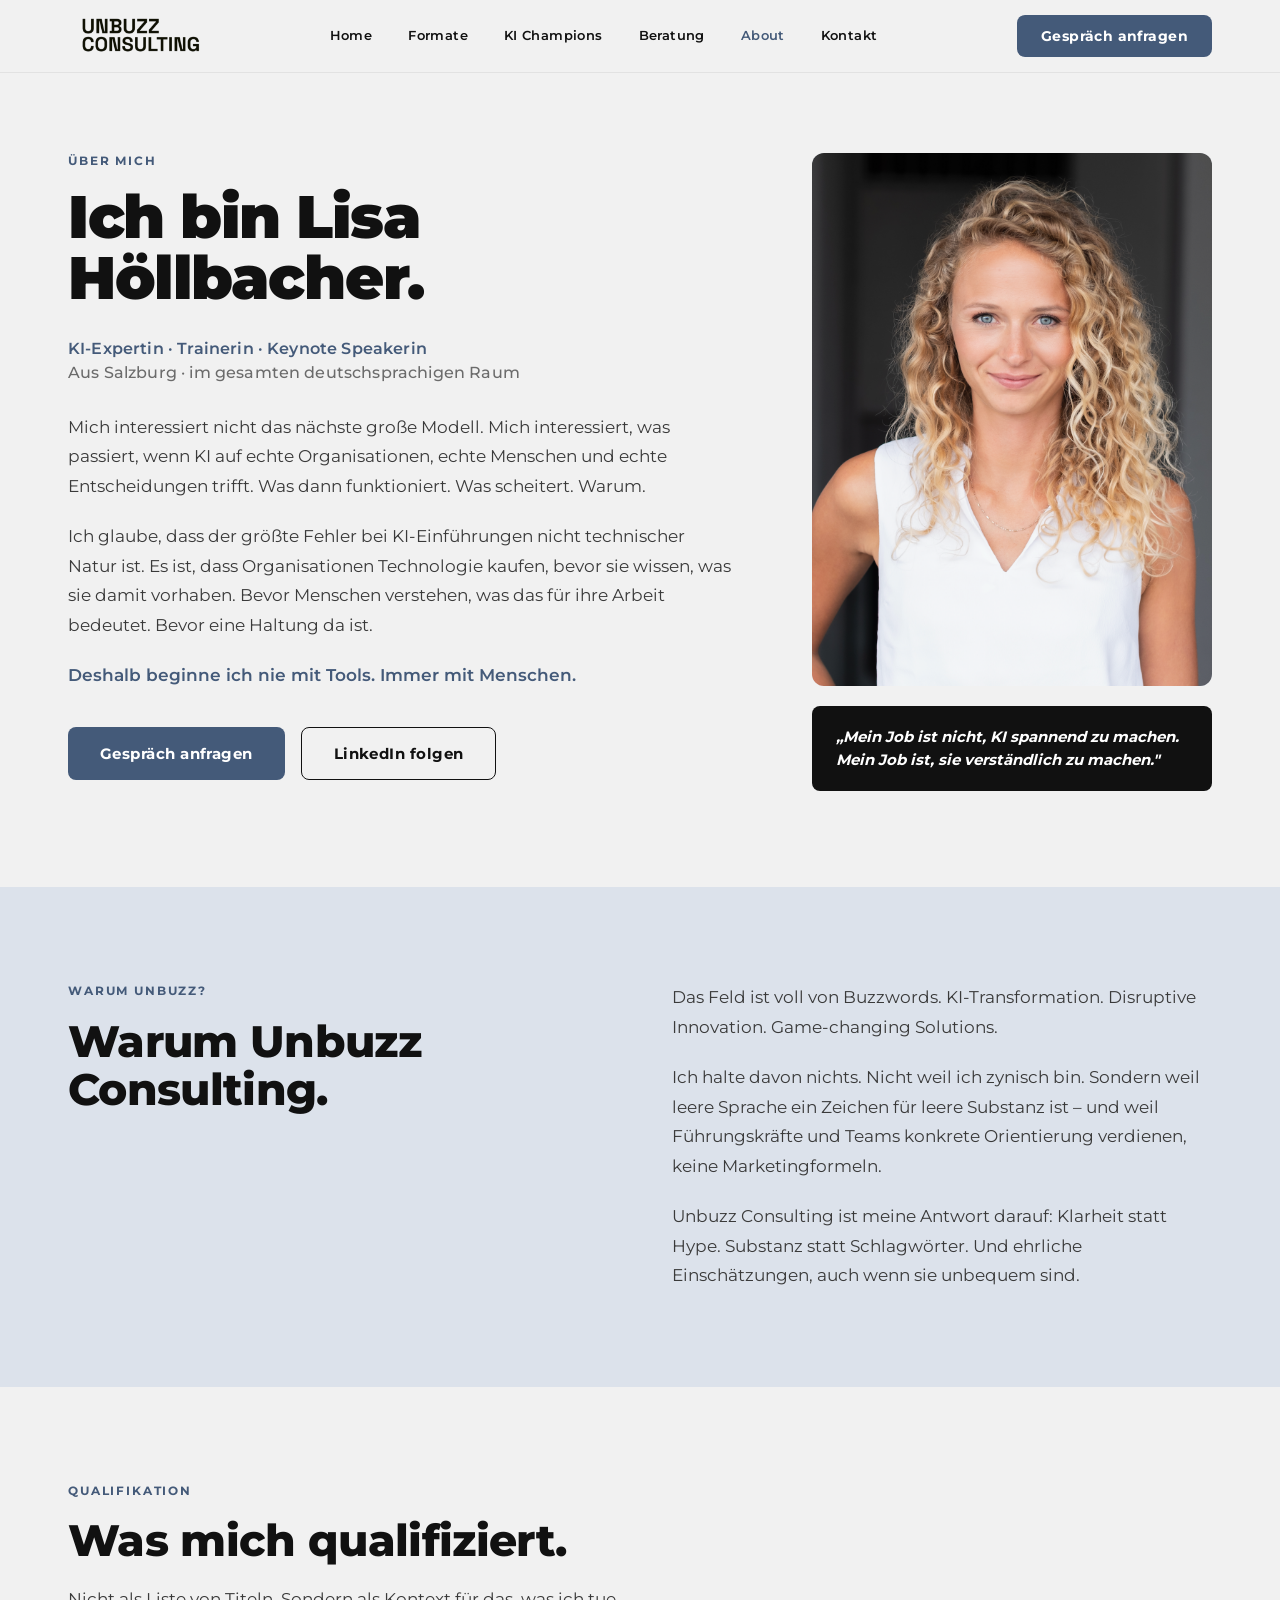
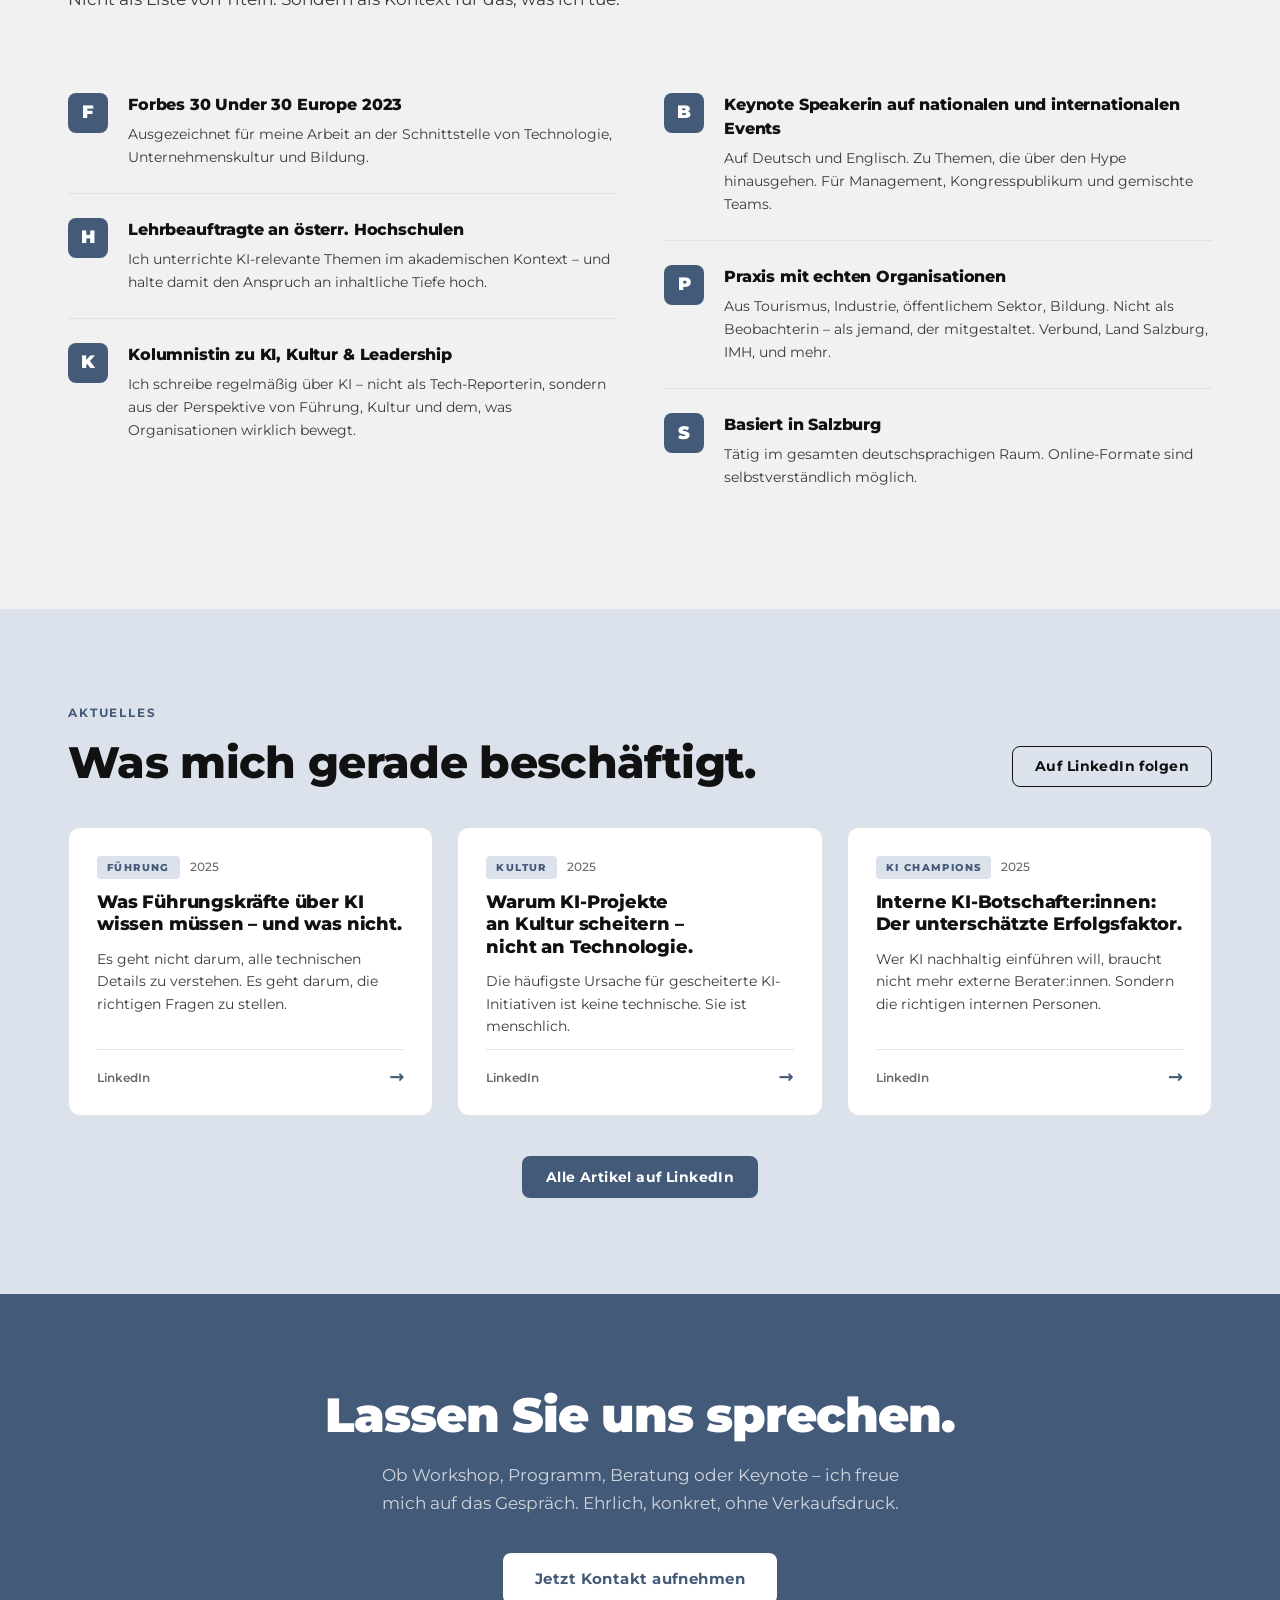
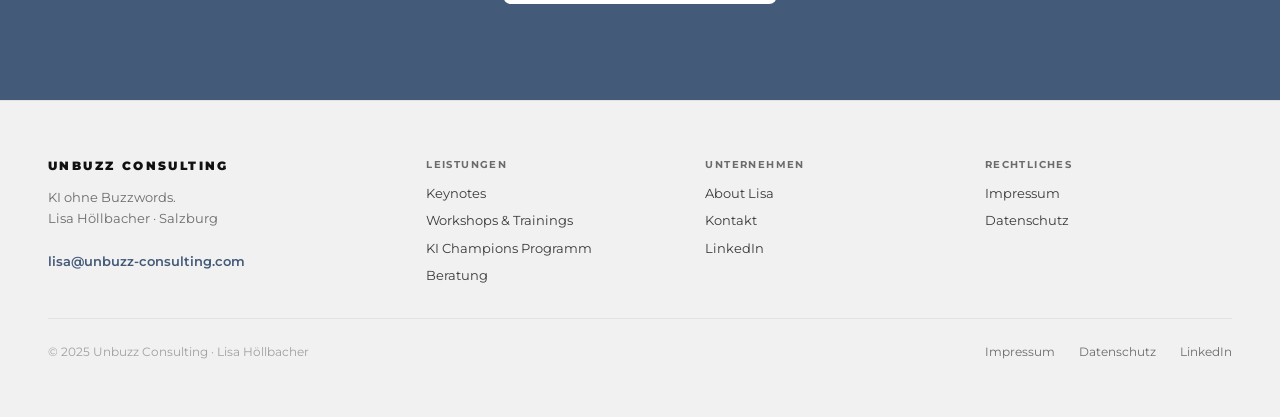
==== about.html @ 483185ea "Initial website upload" ====
<!DOCTYPE html>
<html lang="de">
<head>
  <meta charset="UTF-8">
  <meta name="viewport" content="width=device-width, initial-scale=1.0">
  <title>Lisa Höllbacher | Forbes 30U30 · KI-Expertin · Keynote Speakerin</title>
  <meta name="description" content="KI-Trainerin und Beraterin aus Salzburg. Forbes 30 Under 30 Europe 2023, Lehrbeauftragte, Kolumnistin. KI holistisch denken – Technologie und Kultur zusammen.">
  <meta property="og:title" content="Lisa Höllbacher | Forbes 30U30 · KI-Expertin · Keynote Speakerin">
  <meta property="og:description" content="KI-Trainerin und Beraterin aus Salzburg. Forbes 30 Under 30 Europe 2023, Lehrbeauftragte, Kolumnistin.">
  <meta property="og:type" content="website">
  <meta name="robots" content="index, follow">
  <link rel="stylesheet" href="./assets/css/style.css">
</head>
<body>

  <!-- HEADER -->
  <header class="site-header" role="banner">
    <div class="site-header__inner">
      <a href="./index.html" class="site-header__brand" aria-label="Unbuzz Consulting – Startseite">
        <img src="./assets/img/logo.png" alt="Unbuzz Consulting Logo" >
      </a>
      <button class="nav-toggle" aria-expanded="false" aria-controls="main-nav" aria-label="Navigation öffnen">
        <span></span><span></span><span></span>
      </button>
      <nav class="site-header__nav" id="main-nav" role="navigation" aria-label="Hauptnavigation">
        <a href="./index.html">Home</a>
        <a href="./formate.html">Formate</a>
        <a href="./ki-champions.html">KI Champions</a>
        <a href="./beratung.html">Beratung</a>
        <a href="./about.html" class="active">About</a>
        <a href="./kontakt.html">Kontakt</a>
      </nav>
      <a href="./kontakt.html" class="btn btn--primary site-header__cta">Gespräch anfragen</a>
    </div>
  </header>

  <main id="main-content">

    <!-- BLOCK 1: HERO / PERSÖNLICHES STATEMENT -->
    <section class="section" style="padding-top:80px;" aria-labelledby="about-title">
      <div style="display:grid;grid-template-columns:1fr 400px;gap:80px;align-items:start;" class="responsive-stack">
        <div>
          <span class="eyebrow">Über mich</span>
          <h1 class="hero__title" id="about-title" style="font-size:clamp(2.25rem,5vw,3.75rem);">
            Ich bin Lisa Höllbacher.
          </h1>
          <p style="font-weight:600;font-size:1rem;color:var(--unb-navy);margin-bottom:28px;letter-spacing:0.01em;">
            KI-Expertin · Trainerin · Keynote Speakerin<br>
            <span style="font-weight:500;color:var(--fg-3);">Aus Salzburg · im gesamten deutschsprachigen Raum</span>
          </p>
          <p style="font-size:1.0625rem;color:var(--fg-2);line-height:1.75;margin-bottom:20px;">
            Mich interessiert nicht das nächste große Modell. Mich interessiert, was passiert, wenn KI auf echte Organisationen, echte Menschen und echte Entscheidungen trifft. Was dann funktioniert. Was scheitert. Warum.
          </p>
          <p style="font-size:1.0625rem;color:var(--fg-2);line-height:1.75;margin-bottom:20px;">
            Ich glaube, dass der größte Fehler bei KI-Einführungen nicht technischer Natur ist. Es ist, dass Organisationen Technologie kaufen, bevor sie wissen, was sie damit vorhaben. Bevor Menschen verstehen, was das für ihre Arbeit bedeutet. Bevor eine Haltung da ist.
          </p>
          <p style="font-size:1.0625rem;color:var(--fg-2);line-height:1.75;font-weight:600;color:var(--unb-navy);">
            Deshalb beginne ich nie mit Tools. Immer mit Menschen.
          </p>
          <div style="margin-top:36px;display:flex;gap:16px;flex-wrap:wrap;">
            <a href="./kontakt.html" class="btn btn--primary btn--lg">Gespräch anfragen</a>
            <a href="https://linkedin.com/in/lisa-hoellbacher" target="_blank" rel="noopener noreferrer" class="btn btn--outline btn--lg">LinkedIn folgen</a>
          </div>
        </div>
        <div>
          <div style="border-radius:12px;overflow:hidden;aspect-ratio:3/4;background:var(--unb-mist);position:relative;">
            <img
              src="./assets/img/lisa-portrait.jpg"
              alt="Lisa Höllbacher – KI-Expertin, Trainerin und Keynote Speakerin"
              width="400"
              height="533"
              style="width:100%;height:100%;object-fit:cover;object-position:center top;"
              onerror="this.parentElement.innerHTML='<div style=\'width:100%;height:100%;display:flex;flex-direction:column;align-items:center;justify-content:flex-end;padding:24px;background:linear-gradient(160deg,#dce2eb 0%,#c8d4e3 100%)\'><span style=\'font-size:0.6875rem;font-weight:700;letter-spacing:0.14em;text-transform:uppercase;color:#445a79;background:rgba(255,255,255,0.85);padding:6px 10px;border-radius:4px;\'>Lisa Höllbacher</span></div>'"
            >
          </div>
          <!-- Claim unter Foto -->
          <div style="margin-top:20px;padding:20px 24px;background:var(--unb-ink);border-radius:8px;">
            <p style="font-weight:700;font-size:0.9375rem;color:#fff;line-height:1.5;font-style:italic;">
              „Mein Job ist nicht, KI spannend zu machen. Mein Job ist, sie verständlich zu machen."
            </p>
          </div>
        </div>
      </div>
    </section>

    <!-- BLOCK 2: WARUM UNBUZZ -->
    <section class="section--soft" aria-labelledby="unbuzz-title">
      <div class="section__inner">
        <div style="display:grid;grid-template-columns:1fr 1fr;gap:64px;align-items:start;" class="responsive-stack">
          <div>
            <span class="eyebrow">Warum Unbuzz?</span>
            <h2 class="section__title" id="unbuzz-title">Warum Unbuzz Consulting.</h2>
          </div>
          <div>
            <p style="font-size:1.0625rem;color:var(--fg-2);line-height:1.75;margin-bottom:20px;">
              Das Feld ist voll von Buzzwords. KI-Transformation. Disruptive Innovation. Game-changing Solutions.
            </p>
            <p style="font-size:1.0625rem;color:var(--fg-2);line-height:1.75;margin-bottom:20px;">
              Ich halte davon nichts. Nicht weil ich zynisch bin. Sondern weil leere Sprache ein Zeichen für leere Substanz ist – und weil Führungskräfte und Teams konkrete Orientierung verdienen, keine Marketingformeln.
            </p>
            <p style="font-size:1.0625rem;color:var(--fg-2);line-height:1.75;">
              Unbuzz Consulting ist meine Antwort darauf: Klarheit statt Hype. Substanz statt Schlagwörter. Und ehrliche Einschätzungen, auch wenn sie unbequem sind.
            </p>
          </div>
        </div>
      </div>
    </section>

    <!-- BLOCK 3: GLAUBWÜRDIGKEIT -->
    <section class="section" aria-labelledby="qualifikation-title">
      <span class="eyebrow">Qualifikation</span>
      <h2 class="section__title" id="qualifikation-title">Was mich qualifiziert.</h2>
      <p class="section__lead">Nicht als Liste von Titeln. Sondern als Kontext für das, was ich tue.</p>

      <div style="display:grid;grid-template-columns:1fr 1fr;gap:48px;" class="responsive-stack">
        <div role="list">
          <div class="credential fade-in" role="listitem">
            <div class="credential__mark" aria-hidden="true">F</div>
            <div>
              <h3 class="credential__title">Forbes 30 Under 30 Europe 2023</h3>
              <p class="credential__body">Ausgezeichnet für meine Arbeit an der Schnittstelle von Technologie, Unternehmenskultur und Bildung.</p>
            </div>
          </div>

          <div class="credential fade-in" role="listitem">
            <div class="credential__mark" aria-hidden="true">H</div>
            <div>
              <h3 class="credential__title">Lehrbeauftragte an österr. Hochschulen</h3>
              <p class="credential__body">Ich unterrichte KI-relevante Themen im akademischen Kontext – und halte damit den Anspruch an inhaltliche Tiefe hoch.</p>
            </div>
          </div>

          <div class="credential fade-in" role="listitem">
            <div class="credential__mark" aria-hidden="true">K</div>
            <div>
              <h3 class="credential__title">Kolumnistin zu KI, Kultur &amp; Leadership</h3>
              <p class="credential__body">Ich schreibe regelmäßig über KI – nicht als Tech-Reporterin, sondern aus der Perspektive von Führung, Kultur und dem, was Organisationen wirklich bewegt.</p>
            </div>
          </div>
        </div>

        <div role="list">
          <div class="credential fade-in" role="listitem">
            <div class="credential__mark" aria-hidden="true">B</div>
            <div>
              <h3 class="credential__title">Keynote Speakerin auf nationalen und internationalen Events</h3>
              <p class="credential__body">Auf Deutsch und Englisch. Zu Themen, die über den Hype hinausgehen. Für Management, Kongresspublikum und gemischte Teams.</p>
            </div>
          </div>

          <div class="credential fade-in" role="listitem">
            <div class="credential__mark" aria-hidden="true">P</div>
            <div>
              <h3 class="credential__title">Praxis mit echten Organisationen</h3>
              <p class="credential__body">Aus Tourismus, Industrie, öffentlichem Sektor, Bildung. Nicht als Beobachterin – als jemand, der mitgestaltet. Verbund, Land Salzburg, IMH, und mehr.</p>
            </div>
          </div>

          <div class="credential fade-in" role="listitem">
            <div class="credential__mark" aria-hidden="true">S</div>
            <div>
              <h3 class="credential__title">Basiert in Salzburg</h3>
              <p class="credential__body">Tätig im gesamten deutschsprachigen Raum. Online-Formate sind selbstverständlich möglich.</p>
            </div>
          </div>
        </div>
      </div>
    </section>

    <!-- BLOCK 4: NEWS / ARTIKEL -->
    <section class="section--soft" aria-labelledby="news-title">
      <div class="section__inner">
        <div style="display:flex;align-items:flex-end;justify-content:space-between;gap:24px;margin-bottom:40px;flex-wrap:wrap;">
          <div>
            <span class="eyebrow">Aktuelles</span>
            <h2 class="section__title" id="news-title" style="margin-bottom:0;">Was mich gerade beschäftigt.</h2>
          </div>
          <a href="https://linkedin.com/in/lisa-hoellbacher" target="_blank" rel="noopener noreferrer" class="btn btn--outline">Auf LinkedIn folgen</a>
        </div>

        <div class="grid-3">
          <a class="article-card fade-in" href="https://linkedin.com/in/lisa-hoellbacher" target="_blank" rel="noopener noreferrer" aria-label="LinkedIn-Artikel: KI in der Führung">
            <div class="article-card__meta">
              <span class="article-card__tag">Führung</span>
              <span class="article-card__date">2025</span>
            </div>
            <h3 class="article-card__title">Was Führungskräfte über KI wissen müssen – und was nicht.</h3>
            <p class="article-card__excerpt">Es geht nicht darum, alle technischen Details zu verstehen. Es geht darum, die richtigen Fragen zu stellen.</p>
            <div class="article-card__foot">
              <span>LinkedIn</span>
              <span class="article-card__arr">→</span>
            </div>
          </a>

          <a class="article-card fade-in" href="https://linkedin.com/in/lisa-hoellbacher" target="_blank" rel="noopener noreferrer" aria-label="LinkedIn-Artikel: KI-Kultur">
            <div class="article-card__meta">
              <span class="article-card__tag">Kultur</span>
              <span class="article-card__date">2025</span>
            </div>
            <h3 class="article-card__title">Warum KI-Projekte an Kultur scheitern – nicht an Technologie.</h3>
            <p class="article-card__excerpt">Die häufigste Ursache für gescheiterte KI-Initiativen ist keine technische. Sie ist menschlich.</p>
            <div class="article-card__foot">
              <span>LinkedIn</span>
              <span class="article-card__arr">→</span>
            </div>
          </a>

          <a class="article-card fade-in" href="https://linkedin.com/in/lisa-hoellbacher" target="_blank" rel="noopener noreferrer" aria-label="LinkedIn-Artikel: KI Champions">
            <div class="article-card__meta">
              <span class="article-card__tag">KI Champions</span>
              <span class="article-card__date">2025</span>
            </div>
            <h3 class="article-card__title">Interne KI-Botschafter:innen: Der unterschätzte Erfolgsfaktor.</h3>
            <p class="article-card__excerpt">Wer KI nachhaltig einführen will, braucht nicht mehr externe Berater:innen. Sondern die richtigen internen Personen.</p>
            <div class="article-card__foot">
              <span>LinkedIn</span>
              <span class="article-card__arr">→</span>
            </div>
          </a>
        </div>

        <div style="text-align:center;margin-top:40px;">
          <a href="https://linkedin.com/in/lisa-hoellbacher" target="_blank" rel="noopener noreferrer" class="btn btn--primary">Alle Artikel auf LinkedIn</a>
        </div>
      </div>
    </section>

    <!-- CTA -->
    <section class="cta-banner" aria-labelledby="about-cta-title">
      <div class="cta-banner__inner">
        <h2 class="cta-banner__title" id="about-cta-title">Lassen Sie uns sprechen.</h2>
        <p class="cta-banner__text">Ob Workshop, Programm, Beratung oder Keynote – ich freue mich auf das Gespräch. Ehrlich, konkret, ohne Verkaufsdruck.</p>
        <div class="cta-banner__ctas">
          <a href="./kontakt.html" class="btn btn--white btn--lg">Jetzt Kontakt aufnehmen</a>
        </div>
      </div>
    </section>

  </main>

  <!-- FOOTER -->
  <footer class="site-footer" role="contentinfo">
    <div class="site-footer__inner">
      <div>
        <div class="site-footer__brand">Unbuzz Consulting</div>
        <p class="site-footer__tagline">KI ohne Buzzwords.<br>Lisa Höllbacher · Salzburg</p>
        <a href="mailto:lisa@unbuzz-consulting.com" style="font-size:0.8125rem;color:var(--unb-navy);font-weight:600;">lisa@unbuzz-consulting.com</a>
      </div>
      <div>
        <div class="site-footer__col-title">Leistungen</div>
        <nav class="site-footer__col" aria-label="Leistungen">
          <a href="./formate.html">Keynotes</a>
          <a href="./formate.html">Workshops &amp; Trainings</a>
          <a href="./ki-champions.html">KI Champions Programm</a>
          <a href="./beratung.html">Beratung</a>
        </nav>
      </div>
      <div>
        <div class="site-footer__col-title">Unternehmen</div>
        <nav class="site-footer__col" aria-label="Unternehmen">
          <a href="./about.html">About Lisa</a>
          <a href="./kontakt.html">Kontakt</a>
          <a href="https://linkedin.com/in/lisa-hoellbacher" target="_blank" rel="noopener noreferrer">LinkedIn</a>
        </nav>
      </div>
      <div>
        <div class="site-footer__col-title">Rechtliches</div>
        <nav class="site-footer__col" aria-label="Rechtliches">
          <a href="./impressum.html">Impressum</a>
          <a href="./datenschutz.html">Datenschutz</a>
        </nav>
      </div>
    </div>
    <div class="site-footer__bottom">
      <span class="site-footer__legal">&copy; 2025 Unbuzz Consulting · Lisa Höllbacher</span>
      <div class="site-footer__links">
        <a href="./impressum.html">Impressum</a>
        <a href="./datenschutz.html">Datenschutz</a>
        <a href="https://linkedin.com/in/lisa-hoellbacher" target="_blank" rel="noopener noreferrer">LinkedIn</a>
      </div>
    </div>
  </footer>

  <script>
    const toggle = document.querySelector('.nav-toggle');
    const nav = document.querySelector('.site-header__nav');
    const cta = document.querySelector('.site-header__cta');
    if (toggle && nav) {
      toggle.addEventListener('click', () => {
        const open = nav.classList.toggle('open');
        toggle.setAttribute('aria-expanded', open);
        if (cta) cta.classList.toggle('open', open);
      });
    }
    const observer = new IntersectionObserver((entries) => {
      entries.forEach(e => { if (e.isIntersecting) { e.target.classList.add('visible'); observer.unobserve(e.target); } });
    }, { threshold: 0.08, rootMargin: '0px 0px -40px 0px' });
    document.querySelectorAll('.fade-in').forEach(el => observer.observe(el));
  </script>

</body>
</html>
---- assets/css/style.css ----
/* =====================================================
   Unbuzz Consulting — Main Stylesheet
   Brand: Montserrat · Navy #445a79 · Steel #8fa4c1 · Mist #dce2eb
   ===================================================== */

/* ---------- Fonts ---------- */
@font-face {
  font-family: "Montserrat";
  font-style: normal;
  font-weight: 400;
  font-display: swap;
  src: url("../fonts/Montserrat-Regular.woff2") format("woff2");
}
@font-face {
  font-family: "Montserrat";
  font-style: normal;
  font-weight: 500;
  font-display: swap;
  src: url("../fonts/Montserrat-Medium.woff2") format("woff2");
}
@font-face {
  font-family: "Montserrat";
  font-style: normal;
  font-weight: 600;
  font-display: swap;
  src: url("../fonts/Montserrat-SemiBold.woff2") format("woff2");
}
@font-face {
  font-family: "Montserrat";
  font-style: normal;
  font-weight: 700;
  font-display: swap;
  src: url("../fonts/Montserrat-Bold.woff2") format("woff2");
}
@font-face {
  font-family: "Montserrat";
  font-style: normal;
  font-weight: 800;
  font-display: swap;
  src: url("../fonts/Montserrat-ExtraBold.woff2") format("woff2");
}
@font-face {
  font-family: "Montserrat";
  font-style: normal;
  font-weight: 900;
  font-display: swap;
  src: url("../fonts/Montserrat-Black.woff2") format("woff2");
}

/* ---------- Design Tokens ---------- */
:root {
  --unb-bg:     #f1f1f1;
  --unb-white:  #ffffff;
  --unb-ink:    #111111;
  --unb-navy:   #445a79;
  --unb-steel:  #8fa4c1;
  --unb-mist:   #dce2eb;

  --fg-1: #111111;
  --fg-2: #3a3a3a;
  --fg-3: #6b6b6b;
  --fg-4: #a0a0a0;

  --border-1: #e2e2e2;
  --border-2: #cfcfcf;

  --font-sans: "Montserrat", ui-sans-serif, system-ui, -apple-system, sans-serif;

  --shadow-xs: 0 1px 2px rgba(17,17,17,0.04);
  --shadow-sm: 0 2px 6px rgba(17,17,17,0.06);
  --shadow-md: 0 8px 24px rgba(17,17,17,0.08);
  --shadow-lg: 0 24px 48px rgba(17,17,17,0.10);

  --r-sm: 4px;
  --r-md: 8px;
  --r-lg: 12px;

  --ease-std: cubic-bezier(0.22, 1, 0.36, 1);
  --dur-fast: 140ms;
  --dur-base: 220ms;

  --max-w: 1240px;
}

/* ---------- Reset ---------- */
*, *::before, *::after { box-sizing: border-box; margin: 0; padding: 0; }
html { font-size: 16px; scroll-behavior: smooth; }
body {
  font-family: var(--font-sans);
  background: var(--unb-bg);
  color: var(--fg-1);
  -webkit-font-smoothing: antialiased;
  -moz-osx-font-smoothing: grayscale;
  line-height: 1.5;
}
img { display: block; max-width: 100%; }
a { color: inherit; text-decoration: none; }
ul, ol { list-style: none; }

/* ---------- Eyebrow ---------- */
.eyebrow {
  display: block;
  font-weight: 700;
  font-size: 0.72rem;
  letter-spacing: 0.16em;
  text-transform: uppercase;
  color: var(--unb-navy);
  margin-bottom: 1rem;
}
.eyebrow--light { color: var(--unb-mist); }

/* ---------- Buttons ---------- */
.btn {
  display: inline-flex;
  align-items: center;
  gap: 8px;
  font-family: var(--font-sans);
  font-weight: 700;
  font-size: 0.875rem;
  letter-spacing: 0.03em;
  padding: 14px 24px;
  border-radius: var(--r-md);
  border: none;
  cursor: pointer;
  line-height: 1;
  text-decoration: none;
  transition:
    background var(--dur-fast) var(--ease-std),
    color var(--dur-fast) var(--ease-std),
    transform var(--dur-fast) var(--ease-std),
    box-shadow var(--dur-fast) var(--ease-std);
}
.btn:active { transform: scale(0.98); }
.btn--primary {
  background: var(--unb-navy);
  color: #fff;
}
.btn--primary:hover { background: #37486a; }
.btn--outline {
  background: transparent;
  color: var(--fg-1);
  border: 1.5px solid var(--fg-1);
  padding: 12.5px 22px;
}
.btn--outline:hover {
  background: var(--unb-mist);
  border-color: var(--unb-navy);
  color: var(--unb-navy);
}
.btn--ghost {
  background: transparent;
  color: var(--unb-navy);
  padding: 14px 6px;
  font-weight: 700;
}
.btn--ghost:hover { color: var(--fg-1); }
.btn--lg { padding: 18px 32px; font-size: 0.9375rem; }
.btn--white {
  background: #fff;
  color: var(--unb-navy);
}
.btn--white:hover { background: var(--unb-mist); }

/* ---------- Header / Nav ---------- */
.site-header {
  position: sticky;
  top: 0;
  z-index: 100;
  background: rgba(241, 241, 241, 0.95);
  border-bottom: 1px solid var(--border-1);
  backdrop-filter: blur(8px);
  -webkit-backdrop-filter: blur(8px);
}
.site-header__inner {
  max-width: var(--max-w);
  margin: 0 auto;
  padding: 0 48px;
  display: flex;
  align-items: center;
  justify-content: space-between;
  height: 72px;
}
.site-header__brand {
  display: flex;
  align-items: center;
  gap: 12px;
  text-decoration: none;
}
.site-header__brand img { height: 80px; width: auto; mix-blend-mode: multiply; }
.site-header__brand-name {
  font-weight: 900;
  font-size: 1rem;
  letter-spacing: 0.06em;
  color: var(--fg-1);
  text-transform: uppercase;
}
.site-header__nav {
  display: flex;
  align-items: center;
  gap: 36px;
}
.site-header__nav a {
  font-weight: 600;
  font-size: 0.8125rem;
  letter-spacing: 0.03em;
  color: var(--fg-1);
  transition: color var(--dur-fast) var(--ease-std);
}
.site-header__nav a:hover,
.site-header__nav a.active { color: var(--unb-navy); }
.site-header__cta { margin-left: 20px; }

/* Mobile nav toggle */
.nav-toggle {
  display: none;
  flex-direction: column;
  gap: 5px;
  background: none;
  border: none;
  cursor: pointer;
  padding: 8px;
}
.nav-toggle span {
  display: block;
  width: 24px;
  height: 2px;
  background: var(--fg-1);
  border-radius: 2px;
  transition: transform var(--dur-base) var(--ease-std), opacity var(--dur-fast) var(--ease-std);
}

/* ---------- Hero ---------- */
.hero {
  max-width: var(--max-w);
  margin: 0 auto;
  padding: 100px 48px 96px;
}
.hero--split {
  display: grid;
  grid-template-columns: 1fr 380px;
  gap: 64px;
  align-items: center;
}
.hero__title {
  font-weight: 900;
  font-size: clamp(2.5rem, 6vw, 5rem);
  line-height: 1.02;
  letter-spacing: -0.025em;
  color: var(--fg-1);
  text-wrap: balance;
  margin-bottom: 28px;
}
.hero__title .accent { color: var(--unb-navy); }
.hero__sub {
  font-size: 1.125rem;
  color: var(--fg-2);
  font-weight: 400;
  max-width: 580px;
  line-height: 1.6;
  margin-bottom: 40px;
}
.hero__ctas {
  display: flex;
  gap: 16px;
  flex-wrap: wrap;
  align-items: center;
}
.hero__portrait {
  border-radius: var(--r-lg);
  overflow: hidden;
  aspect-ratio: 3/4;
  background: var(--unb-mist);
  position: relative;
}
.hero__portrait img {
  width: 100%;
  height: 100%;
  object-fit: cover;
  object-position: center top;
}
.hero__portrait-placeholder {
  width: 100%;
  height: 100%;
  display: flex;
  flex-direction: column;
  align-items: center;
  justify-content: flex-end;
  padding: 24px;
  background: linear-gradient(160deg, var(--unb-mist) 0%, #c8d4e3 100%);
}
.hero__portrait-placeholder span {
  font-size: 0.6875rem;
  font-weight: 700;
  letter-spacing: 0.14em;
  text-transform: uppercase;
  color: var(--unb-navy);
  background: rgba(255,255,255,0.85);
  padding: 6px 10px;
  border-radius: var(--r-sm);
}

/* ---------- Section base ---------- */
.section {
  max-width: var(--max-w);
  margin: 0 auto;
  padding: 96px 48px;
}
.section--soft {
  background: var(--unb-mist);
  max-width: none;
  padding: 96px 0;
}
.section--soft .section__inner {
  max-width: var(--max-w);
  margin: 0 auto;
  padding: 0 48px;
}
.section--dark {
  background: var(--unb-navy);
  max-width: none;
  padding: 96px 0;
  color: #fff;
}
.section--dark .section__inner {
  max-width: var(--max-w);
  margin: 0 auto;
  padding: 0 48px;
}
.section--ink {
  background: var(--unb-ink);
  max-width: none;
  padding: 96px 0;
  color: #fff;
}
.section--ink .section__inner {
  max-width: var(--max-w);
  margin: 0 auto;
  padding: 0 48px;
}
.section__title {
  font-weight: 800;
  font-size: clamp(1.75rem, 3.5vw, 2.75rem);
  letter-spacing: -0.015em;
  line-height: 1.1;
  color: var(--fg-1);
  margin-bottom: 20px;
  text-wrap: balance;
}
.section__title--light { color: #fff; }
.section__lead {
  font-size: 1.0625rem;
  color: var(--fg-2);
  max-width: 680px;
  line-height: 1.65;
  margin-bottom: 56px;
}
.section__lead--light { color: rgba(255,255,255,0.8); }

/* ---------- Cards ---------- */
.card {
  background: var(--unb-white);
  border-radius: var(--r-lg);
  padding: 32px;
  box-shadow: var(--shadow-sm);
  transition: box-shadow var(--dur-base) var(--ease-std), transform var(--dur-base) var(--ease-std);
}
.card:hover { box-shadow: var(--shadow-md); }
.card--mist { background: var(--unb-mist); box-shadow: none; }
.card--mist:hover { box-shadow: none; }
.card--border {
  background: var(--unb-white);
  border: 1px solid var(--border-1);
  box-shadow: none;
}
.card--border:hover { border-color: var(--unb-navy); }

.card__icon {
  width: 48px;
  height: 48px;
  background: var(--unb-mist);
  border-radius: var(--r-md);
  display: flex;
  align-items: center;
  justify-content: center;
  margin-bottom: 20px;
  color: var(--unb-navy);
}
.card__icon svg { width: 22px; height: 22px; stroke: currentColor; fill: none; stroke-width: 1.5; stroke-linecap: round; stroke-linejoin: round; }
.card__num {
  font-weight: 900;
  font-size: 3rem;
  line-height: 1;
  color: var(--unb-navy);
  margin-bottom: 12px;
  letter-spacing: -0.03em;
}
.card__title {
  font-weight: 800;
  font-size: 1.25rem;
  color: var(--fg-1);
  margin-bottom: 12px;
  letter-spacing: -0.01em;
  line-height: 1.2;
}
.card__body {
  font-size: 0.9375rem;
  color: var(--fg-2);
  line-height: 1.65;
}
.card__link {
  display: inline-flex;
  align-items: center;
  gap: 6px;
  margin-top: 20px;
  font-weight: 700;
  font-size: 0.8125rem;
  letter-spacing: 0.03em;
  color: var(--unb-navy);
  text-decoration: none;
  transition: gap var(--dur-fast) var(--ease-std), color var(--dur-fast) var(--ease-std);
}
.card__link:hover { gap: 10px; color: var(--fg-1); }
.card__label {
  display: inline-block;
  font-weight: 700;
  font-size: 0.6875rem;
  letter-spacing: 0.14em;
  text-transform: uppercase;
  color: var(--unb-navy);
  background: var(--unb-mist);
  padding: 4px 10px;
  border-radius: var(--r-sm);
  margin-bottom: 16px;
}

/* ---------- Grid layouts ---------- */
.grid-2 {
  display: grid;
  grid-template-columns: repeat(2, 1fr);
  gap: 24px;
}
.grid-3 {
  display: grid;
  grid-template-columns: repeat(3, 1fr);
  gap: 24px;
}
.grid-4 {
  display: grid;
  grid-template-columns: repeat(4, 1fr);
  gap: 20px;
}
.grid-2-3 {
  display: grid;
  grid-template-columns: 2fr 3fr;
  gap: 64px;
  align-items: start;
}

/* ---------- Pull quote ---------- */
.pull-quote {
  border-left: 3px solid var(--unb-navy);
  padding: 8px 0 8px 32px;
  margin: 0;
}
.pull-quote__text {
  font-weight: 700;
  font-size: clamp(1.25rem, 2.5vw, 1.75rem);
  line-height: 1.3;
  color: var(--fg-1);
  letter-spacing: -0.01em;
  text-wrap: balance;
}
.pull-quote__author {
  margin-top: 16px;
  font-size: 0.875rem;
  font-weight: 600;
  color: var(--unb-navy);
  letter-spacing: 0.04em;
}
.pull-quote--light .pull-quote__text { color: #fff; }
.pull-quote--light .pull-quote__author { color: var(--unb-mist); }
.pull-quote--light { border-color: var(--unb-steel); }

/* ---------- Clients logo strip ---------- */
.clients {
  border-top: 1px solid var(--border-1);
  border-bottom: 1px solid var(--border-1);
  padding: 64px 48px;
  overflow: hidden;
}
.clients__label {
  max-width: var(--max-w);
  margin: 0 auto 32px;
}
.clients__track-wrap {
  max-width: var(--max-w);
  margin: 0 auto;
  mask-image: linear-gradient(to right, transparent 0, #000 80px, #000 calc(100% - 80px), transparent 100%);
  -webkit-mask-image: linear-gradient(to right, transparent 0, #000 80px, #000 calc(100% - 80px), transparent 100%);
  overflow: hidden;
}
.clients__track {
  display: flex;
  gap: 48px;
  animation: slide-clients 38s linear infinite;
  width: max-content;
}
.clients__track:hover { animation-play-state: paused; }
.clients__logo {
  flex: 0 0 auto;
  height: 56px;
  min-width: 140px;
  display: flex;
  align-items: center;
  justify-content: center;
  padding: 0 20px;
  font-weight: 700;
  font-size: 0.8125rem;
  letter-spacing: 0.1em;
  color: #9aa3ad;
  background: var(--unb-white);
  border: 1px solid var(--border-1);
  border-radius: var(--r-sm);
  text-transform: uppercase;
  white-space: nowrap;
}
.clients__logo--img {
  padding: 10px 20px;
  min-width: 160px;
}
.clients__logo--img img {
  height: 32px;
  width: auto;
  max-width: 140px;
  object-fit: contain;
  filter: grayscale(100%) opacity(0.55);
  transition: filter var(--dur-base) var(--ease-std);
}
.clients__track:hover .clients__logo--img img {
  filter: grayscale(100%) opacity(0.8);
}
@keyframes slide-clients {
  from { transform: translateX(0); }
  to { transform: translateX(-50%); }
}

/* ---------- CTA Banner ---------- */
.cta-banner {
  background: var(--unb-navy);
  padding: 96px 48px;
  text-align: center;
}
.cta-banner__inner {
  max-width: 760px;
  margin: 0 auto;
}
.cta-banner__title {
  font-weight: 900;
  font-size: clamp(2rem, 4vw, 3rem);
  line-height: 1.05;
  letter-spacing: -0.02em;
  color: #fff;
  margin-bottom: 20px;
  text-wrap: balance;
}
.cta-banner__text {
  font-size: 1.0625rem;
  color: rgba(255,255,255,0.75);
  line-height: 1.65;
  margin-bottom: 36px;
  max-width: 560px;
  margin-left: auto;
  margin-right: auto;
}
.cta-banner__ctas { display: flex; gap: 16px; justify-content: center; flex-wrap: wrap; }

/* ---------- Process steps ---------- */
.steps {
  display: flex;
  flex-direction: column;
  gap: 0;
}
.step {
  display: grid;
  grid-template-columns: 56px 1fr;
  gap: 24px;
  padding: 28px 0;
  border-bottom: 1px solid var(--border-1);
}
.step:last-child { border-bottom: none; }
.step__num {
  font-weight: 900;
  font-size: 2rem;
  color: var(--unb-navy);
  line-height: 1;
  letter-spacing: -0.02em;
}
.step__title {
  font-weight: 800;
  font-size: 1.0625rem;
  color: var(--fg-1);
  margin-bottom: 6px;
  letter-spacing: -0.01em;
}
.step__body {
  font-size: 0.9375rem;
  color: var(--fg-2);
  line-height: 1.65;
}

/* ---------- Differentiator list ---------- */
.diff-list {
  display: flex;
  flex-direction: column;
  gap: 32px;
}
.diff-item {
  display: grid;
  grid-template-columns: 3px 1fr;
  gap: 24px;
}
.diff-item__bar {
  background: var(--unb-navy);
  border-radius: 2px;
}
.diff-item__title {
  font-weight: 800;
  font-size: 1rem;
  color: var(--fg-1);
  margin-bottom: 8px;
  letter-spacing: -0.01em;
}
.diff-item__body {
  font-size: 0.9375rem;
  color: var(--fg-2);
  line-height: 1.65;
}

/* ---------- Format block ---------- */
.format-block {
  background: var(--unb-white);
  border-radius: var(--r-lg);
  padding: 48px;
  box-shadow: var(--shadow-sm);
  margin-bottom: 24px;
}
.format-block__header {
  display: flex;
  align-items: flex-start;
  justify-content: space-between;
  gap: 24px;
  margin-bottom: 24px;
}
.format-block__meta {
  font-weight: 700;
  font-size: 0.6875rem;
  letter-spacing: 0.14em;
  text-transform: uppercase;
  color: var(--unb-steel);
  margin-bottom: 10px;
}
.format-block__title {
  font-weight: 800;
  font-size: 1.5rem;
  color: var(--fg-1);
  letter-spacing: -0.01em;
  line-height: 1.15;
  margin-bottom: 8px;
  text-wrap: balance;
}
.format-block__for {
  font-size: 0.875rem;
  color: var(--unb-navy);
  font-weight: 600;
}
.format-block__body {
  font-size: 0.9375rem;
  color: var(--fg-2);
  line-height: 1.7;
  margin-bottom: 24px;
}
.format-block__list {
  display: flex;
  flex-direction: column;
  gap: 8px;
  margin-bottom: 28px;
}
.format-block__list li {
  display: flex;
  gap: 10px;
  font-size: 0.9375rem;
  color: var(--fg-2);
  line-height: 1.5;
}
.format-block__list li::before {
  content: "→";
  color: var(--unb-navy);
  font-weight: 700;
  flex-shrink: 0;
  margin-top: 1px;
}
.format-block__result {
  background: var(--unb-mist);
  border-radius: var(--r-md);
  padding: 16px 20px;
  font-size: 0.875rem;
  color: var(--unb-navy);
  font-weight: 600;
  margin-bottom: 24px;
}
.format-block__result strong {
  font-weight: 800;
  display: block;
  margin-bottom: 4px;
  letter-spacing: 0.04em;
  text-transform: uppercase;
  font-size: 0.6875rem;
}

/* ---------- Module (KI Champions) ---------- */
.module {
  display: grid;
  grid-template-columns: 60px 1fr;
  gap: 24px;
  padding: 32px 0;
  border-bottom: 1px solid var(--border-1);
}
.module:last-child { border-bottom: none; }
.module__num {
  font-weight: 900;
  font-size: 2.5rem;
  color: var(--unb-navy);
  line-height: 1;
  letter-spacing: -0.03em;
}
.module__label {
  font-weight: 700;
  font-size: 0.6875rem;
  letter-spacing: 0.14em;
  text-transform: uppercase;
  color: var(--unb-steel);
  margin-bottom: 6px;
}
.module__title {
  font-weight: 800;
  font-size: 1.125rem;
  color: var(--fg-1);
  margin-bottom: 10px;
  letter-spacing: -0.01em;
}
.module__body {
  font-size: 0.9375rem;
  color: var(--fg-2);
  line-height: 1.65;
}

/* ---------- Contact form ---------- */
.contact-section {
  background: var(--unb-navy);
  padding: 96px 48px;
}
.contact-section__inner {
  max-width: var(--max-w);
  margin: 0 auto;
  display: grid;
  grid-template-columns: 1fr 1fr;
  gap: 80px;
  align-items: start;
}
.contact-info__title {
  font-weight: 900;
  font-size: clamp(2rem, 4vw, 3.25rem);
  line-height: 1.0;
  letter-spacing: -0.025em;
  color: #fff;
  margin-bottom: 20px;
  text-wrap: balance;
}
.contact-info__lead {
  font-size: 1rem;
  color: rgba(255,255,255,0.75);
  line-height: 1.7;
  margin-bottom: 40px;
  max-width: 420px;
}
.contact-meta {
  display: flex;
  flex-direction: column;
  gap: 0;
}
.contact-meta__row {
  display: grid;
  grid-template-columns: 80px 1fr;
  gap: 16px;
  padding: 16px 0;
  border-top: 1px solid rgba(255,255,255,0.12);
  align-items: baseline;
}
.contact-meta__label {
  font-weight: 700;
  font-size: 0.6875rem;
  letter-spacing: 0.14em;
  text-transform: uppercase;
  color: var(--unb-steel);
}
.contact-meta__val {
  font-size: 0.9375rem;
  color: #fff;
  font-weight: 500;
}
.contact-meta__val a {
  color: #fff;
  text-decoration: none;
}
.contact-meta__val a:hover { color: var(--unb-mist); }

.contact-form {
  background: #fff;
  border-radius: 14px;
  padding: 40px;
  box-shadow: 0 32px 80px rgba(0,0,0,0.22);
}
.form-label {
  display: block;
  font-weight: 700;
  font-size: 0.6875rem;
  letter-spacing: 0.14em;
  text-transform: uppercase;
  color: var(--fg-3);
  margin-bottom: 6px;
  margin-top: 20px;
}
.form-label:first-of-type { margin-top: 0; }
.form-input {
  width: 100%;
  padding: 12px 14px;
  border: 1px solid var(--border-2);
  background: #fff;
  border-radius: var(--r-md);
  font-family: var(--font-sans);
  font-size: 0.9375rem;
  color: var(--fg-1);
  transition: border-color var(--dur-fast) var(--ease-std), outline var(--dur-fast) var(--ease-std);
}
.form-input:focus {
  outline: 2px solid var(--unb-navy);
  outline-offset: 2px;
  border-color: var(--unb-navy);
}
.form-input::placeholder { color: var(--fg-4); }
select.form-input { cursor: pointer; }
textarea.form-input {
  resize: vertical;
  min-height: 100px;
  font-family: var(--font-sans);
}
.form-row-2 {
  display: grid;
  grid-template-columns: 1fr 1fr;
  gap: 14px;
}
.form-row-2 .form-label { margin-top: 0; }
.form-submit-row {
  display: flex;
  align-items: center;
  justify-content: space-between;
  gap: 16px;
  margin-top: 28px;
}
.form-legal {
  font-size: 0.6875rem;
  color: var(--fg-3);
  line-height: 1.5;
  max-width: 200px;
}
.form-legal a { color: var(--unb-navy); text-decoration: underline; }

/* ---------- About page credential ---------- */
.credential {
  display: grid;
  grid-template-columns: 40px 1fr;
  gap: 20px;
  padding: 24px 0;
  border-bottom: 1px solid var(--border-1);
}
.credential:last-child { border-bottom: none; }
.credential__mark {
  width: 40px;
  height: 40px;
  background: var(--unb-navy);
  border-radius: var(--r-md);
  display: flex;
  align-items: center;
  justify-content: center;
  color: #fff;
  font-weight: 900;
  font-size: 1.125rem;
  flex-shrink: 0;
}
.credential__title {
  font-weight: 800;
  font-size: 1rem;
  color: var(--fg-1);
  margin-bottom: 6px;
  letter-spacing: -0.01em;
}
.credential__body {
  font-size: 0.9rem;
  color: var(--fg-2);
  line-height: 1.6;
}

/* ---------- Article card ---------- */
.article-card {
  background: var(--unb-white);
  border: 1px solid var(--border-1);
  border-radius: var(--r-lg);
  padding: 28px 28px 24px;
  display: flex;
  flex-direction: column;
  gap: 12px;
  transition: border-color var(--dur-fast) var(--ease-std), transform var(--dur-fast) var(--ease-std);
  text-decoration: none;
  color: inherit;
}
.article-card:hover {
  border-color: var(--unb-navy);
  transform: translateY(-2px);
}
.article-card__meta {
  display: flex;
  align-items: center;
  gap: 10px;
}
.article-card__tag {
  font-weight: 800;
  font-size: 0.625rem;
  letter-spacing: 0.14em;
  text-transform: uppercase;
  color: var(--unb-navy);
  background: var(--unb-mist);
  padding: 4px 10px;
  border-radius: var(--r-sm);
}
.article-card__date { font-size: 0.75rem; color: var(--fg-3); font-weight: 500; }
.article-card__title {
  font-weight: 800;
  font-size: 1.125rem;
  line-height: 1.25;
  letter-spacing: -0.01em;
  color: var(--fg-1);
  text-wrap: balance;
}
.article-card__excerpt {
  font-size: 0.875rem;
  line-height: 1.6;
  color: var(--fg-2);
  flex: 1;
}
.article-card__foot {
  display: flex;
  justify-content: space-between;
  align-items: center;
  padding-top: 14px;
  border-top: 1px solid var(--border-1);
  font-size: 0.75rem;
  color: var(--fg-3);
  font-weight: 600;
}
.article-card__arr { color: var(--unb-navy); font-size: 1.125rem; font-weight: 800; }

/* ---------- 404 page ---------- */
.not-found {
  min-height: 60vh;
  display: flex;
  flex-direction: column;
  align-items: center;
  justify-content: center;
  text-align: center;
  padding: 96px 48px;
  max-width: var(--max-w);
  margin: 0 auto;
}
.not-found__num {
  font-weight: 900;
  font-size: clamp(6rem, 15vw, 12rem);
  line-height: 1;
  color: var(--unb-mist);
  letter-spacing: -0.04em;
  margin-bottom: 24px;
}
.not-found__title {
  font-weight: 800;
  font-size: clamp(1.5rem, 3vw, 2.25rem);
  color: var(--fg-1);
  margin-bottom: 16px;
}
.not-found__body {
  font-size: 1rem;
  color: var(--fg-2);
  margin-bottom: 36px;
  max-width: 400px;
}

/* ---------- Footer ---------- */
.site-footer {
  background: var(--unb-bg);
  border-top: 1px solid var(--border-1);
  padding: 56px 48px;
}
.site-footer__inner {
  max-width: var(--max-w);
  margin: 0 auto;
  display: grid;
  grid-template-columns: 1.4fr 1fr 1fr 1fr;
  gap: 32px;
}
.site-footer__brand {
  font-weight: 900;
  font-size: 0.75rem;
  letter-spacing: 0.2em;
  text-transform: uppercase;
  color: var(--fg-1);
  margin-bottom: 12px;
}
.site-footer__tagline {
  font-size: 0.8125rem;
  color: var(--fg-3);
  line-height: 1.6;
  margin-bottom: 20px;
}
.site-footer__col-title {
  font-weight: 700;
  font-size: 0.625rem;
  letter-spacing: 0.14em;
  text-transform: uppercase;
  color: var(--fg-3);
  margin-bottom: 12px;
}
.site-footer__col {
  display: flex;
  flex-direction: column;
  gap: 8px;
}
.site-footer__col a {
  font-size: 0.8125rem;
  color: var(--fg-2);
  transition: color var(--dur-fast) var(--ease-std);
}
.site-footer__col a:hover { color: var(--unb-navy); }
.site-footer__bottom {
  max-width: var(--max-w);
  margin: 32px auto 0;
  padding-top: 24px;
  border-top: 1px solid var(--border-1);
  display: flex;
  justify-content: space-between;
  align-items: center;
  gap: 16px;
  flex-wrap: wrap;
}
.site-footer__legal {
  font-size: 0.75rem;
  color: var(--fg-4);
}
.site-footer__links {
  display: flex;
  gap: 24px;
}
.site-footer__links a {
  font-size: 0.75rem;
  color: var(--fg-3);
  transition: color var(--dur-fast) var(--ease-std);
}
.site-footer__links a:hover { color: var(--unb-navy); }

/* ---------- Animations ---------- */
.fade-in {
  opacity: 0;
  transform: translateY(16px);
  transition: opacity 0.5s var(--ease-std), transform 0.5s var(--ease-std);
}
.fade-in.visible {
  opacity: 1;
  transform: none;
}

@media (prefers-reduced-motion: reduce) {
  .fade-in { opacity: 1; transform: none; transition: none; }
  .clients__track { animation: none; }
  * { transition-duration: 0ms !important; }
}

/* ---------- Page header (inner pages) ---------- */
.page-header {
  background: var(--unb-navy);
  padding: 80px 48px 88px;
  color: #fff;
}
.page-header__inner {
  max-width: var(--max-w);
  margin: 0 auto;
}
.page-header__title {
  font-weight: 900;
  font-size: clamp(2.25rem, 5vw, 4rem);
  line-height: 1.0;
  letter-spacing: -0.025em;
  color: #fff;
  margin-bottom: 20px;
  text-wrap: balance;
}
.page-header__sub {
  font-size: 1.125rem;
  color: rgba(255,255,255,0.8);
  line-height: 1.6;
  max-width: 620px;
}

/* ---------- Utility helpers ---------- */
.text-navy { color: var(--unb-navy); }
.text-center { text-align: center; }
.text-balance { text-wrap: balance; }
.mt-4 { margin-top: 16px; }
.mt-6 { margin-top: 24px; }
.mt-8 { margin-top: 32px; }
.mb-4 { margin-bottom: 16px; }
.mb-6 { margin-bottom: 24px; }
.mb-8 { margin-bottom: 32px; }

/* ---------- Responsive ---------- */
@media (max-width: 1100px) {
  .site-header__inner { padding: 0 32px; }
  .hero { padding: 80px 32px; }
  .section { padding: 72px 32px; }
  .section--soft .section__inner,
  .section--dark .section__inner,
  .section--ink .section__inner { padding: 0 32px; }
  .clients { padding: 56px 32px; }
  .cta-banner { padding: 80px 32px; }
  .contact-section { padding: 80px 32px; }
  .site-footer { padding: 48px 32px; }
  .page-header { padding: 64px 32px 72px; }
}

@media (max-width: 900px) {
  .hero--split { grid-template-columns: 1fr; }
  .hero__portrait { display: none; }
  .grid-4 { grid-template-columns: repeat(2, 1fr); }
  .grid-3 { grid-template-columns: 1fr; }
  .grid-2 { grid-template-columns: 1fr; }
  .grid-2-3 { grid-template-columns: 1fr; gap: 40px; }
  .contact-section__inner { grid-template-columns: 1fr; gap: 40px; }
  .site-footer__inner { grid-template-columns: 1fr 1fr; }

  .site-header__nav,
  .site-header__cta { display: none; }
  .nav-toggle { display: flex; }

  .site-header__nav.open {
    display: flex;
    flex-direction: column;
    position: absolute;
    top: 72px;
    left: 0;
    right: 0;
    background: rgba(241,241,241,0.98);
    border-bottom: 1px solid var(--border-1);
    padding: 24px 32px 32px;
    gap: 20px;
    backdrop-filter: blur(8px);
    z-index: 99;
  }
  .site-header__nav.open a { font-size: 1rem; }
  .site-header__cta.open { display: block; margin-left: 0; }
}

@media (max-width: 640px) {
  .hero { padding: 60px 20px; }
  .section { padding: 60px 20px; }
  .section--soft .section__inner,
  .section--dark .section__inner,
  .section--ink .section__inner { padding: 0 20px; }
  .clients { padding: 48px 20px; }
  .cta-banner { padding: 64px 20px; }
  .contact-section { padding: 60px 20px; }
  .site-footer { padding: 40px 20px; }
  .site-footer__inner { grid-template-columns: 1fr; }
  .page-header { padding: 48px 20px 56px; }
  .site-header__inner { padding: 0 20px; }
  .grid-4 { grid-template-columns: 1fr; }
  .format-block { padding: 32px 24px; }
  .contact-form { padding: 28px 20px; }
  .form-row-2 { grid-template-columns: 1fr; }
  .form-submit-row { flex-direction: column; align-items: flex-start; }
  .hero__ctas { flex-direction: column; align-items: flex-start; }
  .cta-banner__ctas { flex-direction: column; align-items: center; }
  .module { grid-template-columns: 48px 1fr; }
  .step { grid-template-columns: 44px 1fr; }
}
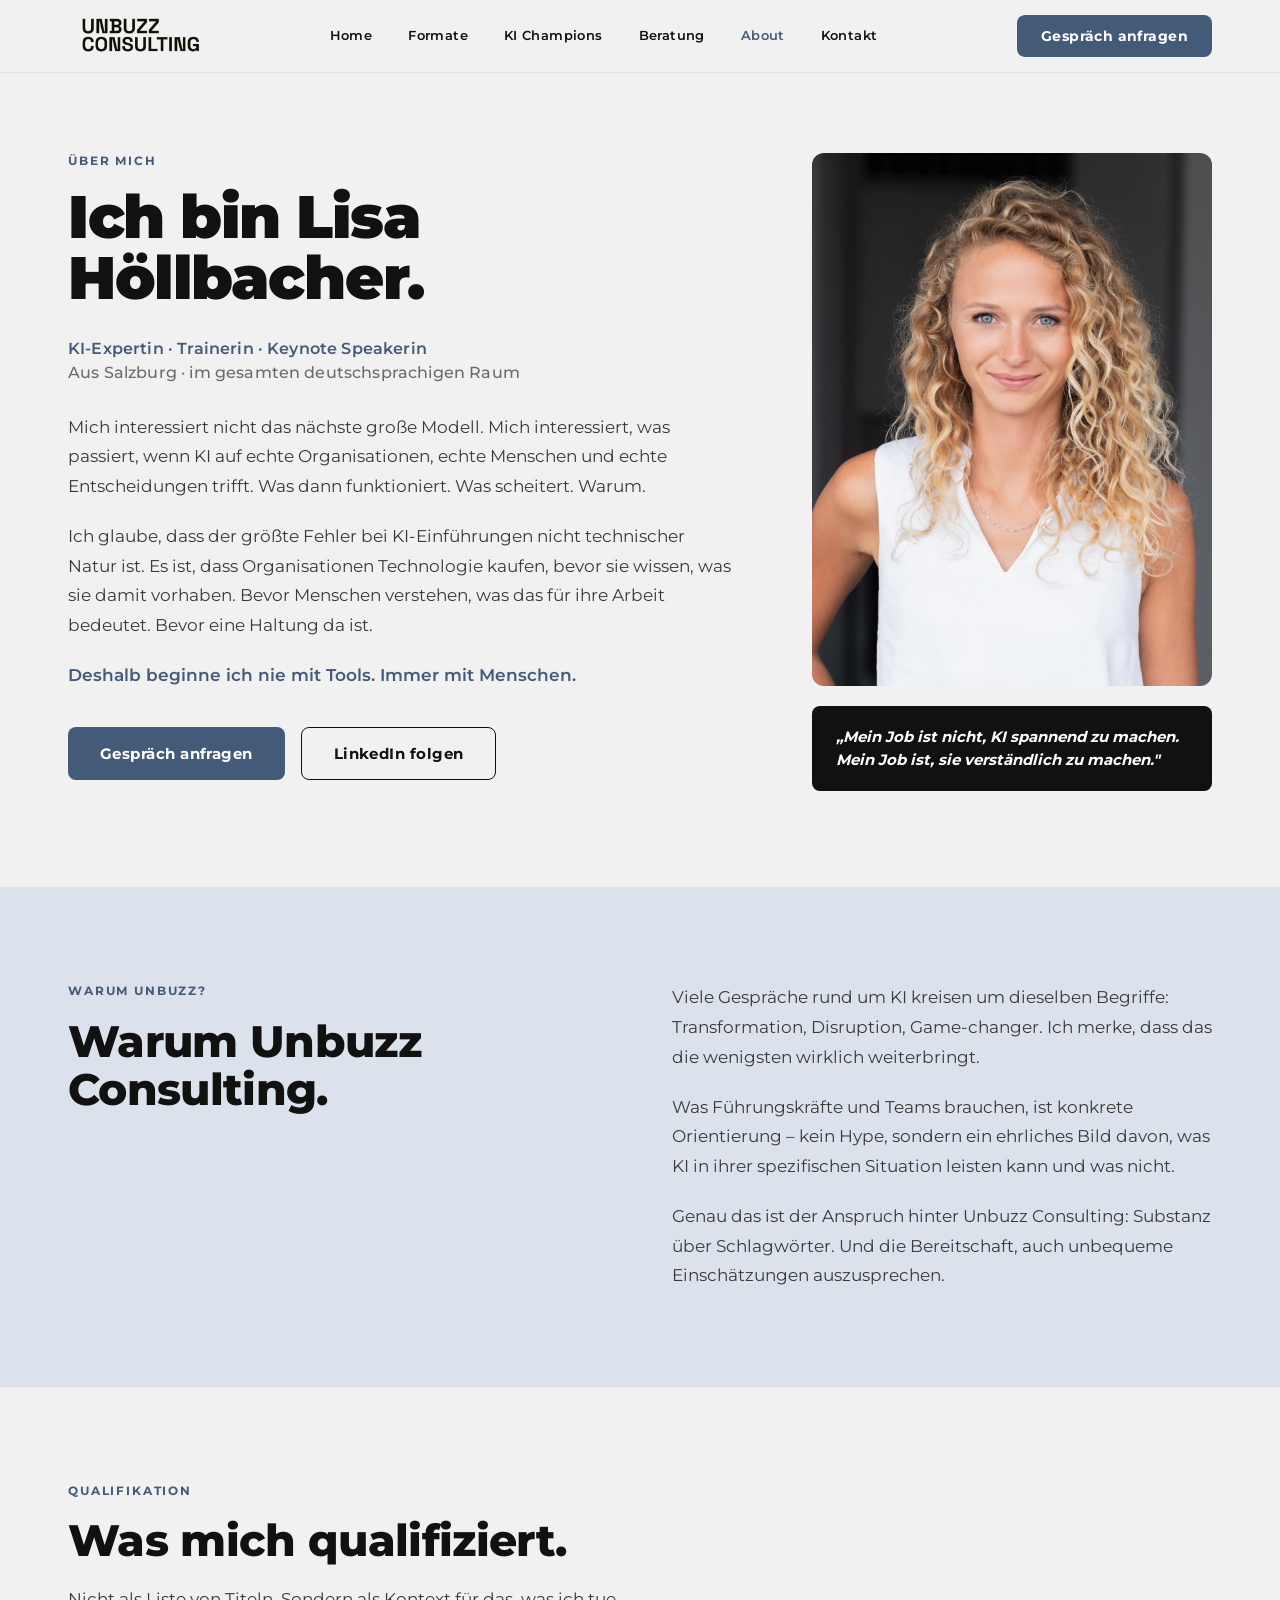
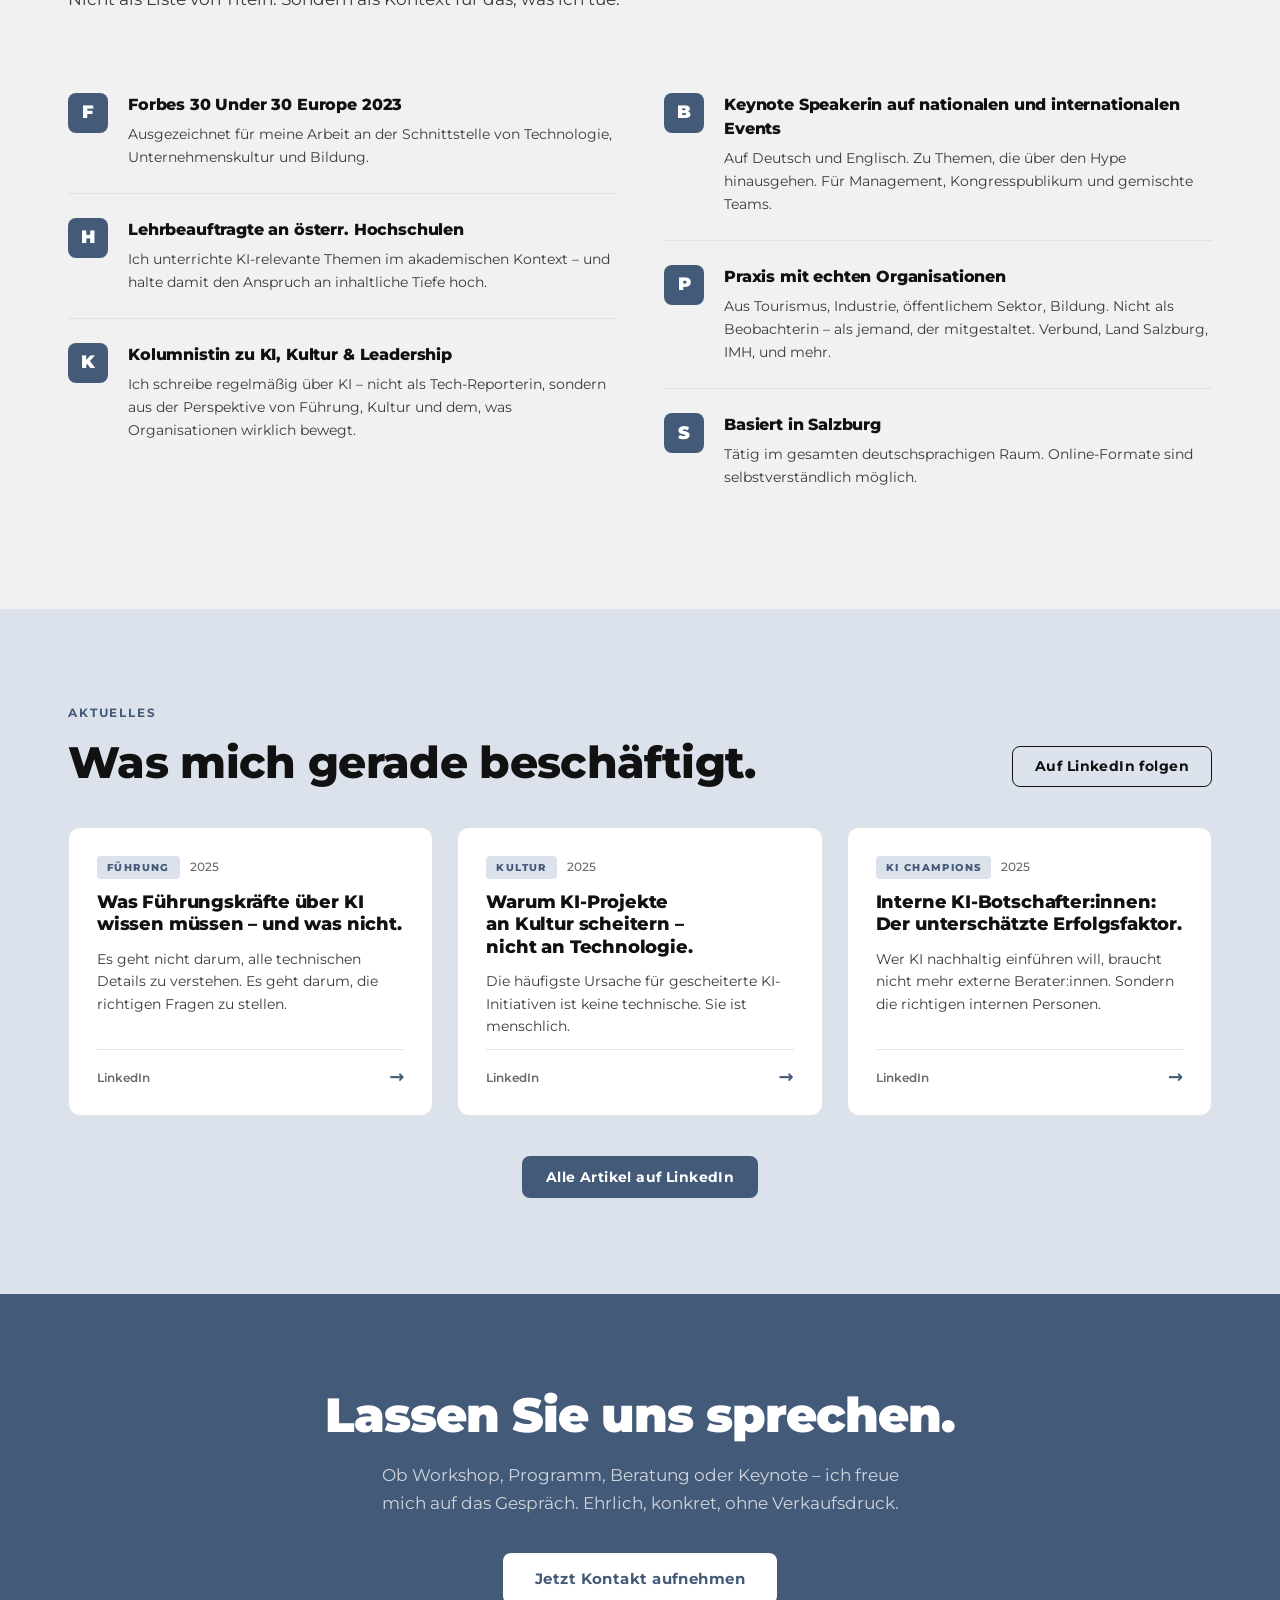
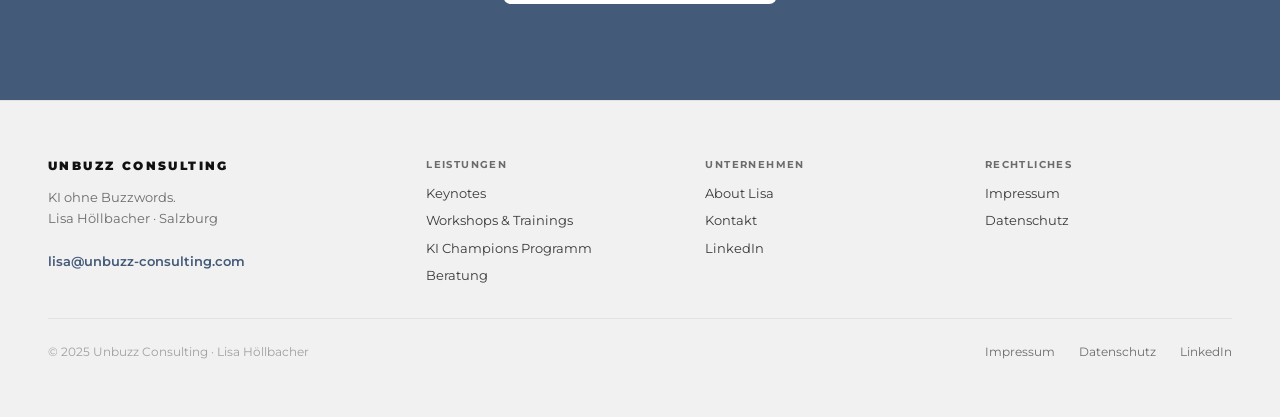
==== commit 79b5b223: "Soften Warum Unbuzz text – less aggressive, same substance" ====
--- a/about.html
+++ b/about.html
@@ -8,8 +8,31 @@
   <meta property="og:title" content="Lisa Höllbacher | Forbes 30U30 · KI-Expertin · Keynote Speakerin">
   <meta property="og:description" content="KI-Trainerin und Beraterin aus Salzburg. Forbes 30 Under 30 Europe 2023, Lehrbeauftragte, Kolumnistin.">
   <meta property="og:type" content="website">
+  <meta property="og:image" content="https://unbuzz-consulting.com/assets/img/lisa-portrait.jpg">
+  <meta property="og:locale" content="de_AT">
+  <meta property="og:site_name" content="Unbuzz Consulting">
   <meta name="robots" content="index, follow">
+  <link rel="canonical" href="https://unbuzz-consulting.com/about.html">
   <link rel="stylesheet" href="./assets/css/style.css">
+  <script type="application/ld+json">
+  {
+    "@context": "https://schema.org",
+    "@type": "Person",
+    "name": "Lisa Höllbacher",
+    "jobTitle": "KI-Trainerin, Keynote Speakerin & Beraterin",
+    "url": "https://unbuzz-consulting.com/about.html",
+    "image": "https://unbuzz-consulting.com/assets/img/lisa-portrait.jpg",
+    "sameAs": [
+      "https://www.linkedin.com/in/lisa-hoellbacher",
+      "https://www.forbes.com/profile/lisa-hoellbacher"
+    ],
+    "worksFor": {
+      "@type": "Organization",
+      "name": "Unbuzz Consulting",
+      "url": "https://unbuzz-consulting.com"
+    }
+  }
+  </script>
 </head>
 <body>
 
@@ -93,13 +116,13 @@
           </div>
           <div>
             <p style="font-size:1.0625rem;color:var(--fg-2);line-height:1.75;margin-bottom:20px;">
-              Das Feld ist voll von Buzzwords. KI-Transformation. Disruptive Innovation. Game-changing Solutions.
+              Viele Gespräche rund um KI kreisen um dieselben Begriffe: Transformation, Disruption, Game-changer. Ich merke, dass das die wenigsten wirklich weiterbringt.
             </p>
             <p style="font-size:1.0625rem;color:var(--fg-2);line-height:1.75;margin-bottom:20px;">
-              Ich halte davon nichts. Nicht weil ich zynisch bin. Sondern weil leere Sprache ein Zeichen für leere Substanz ist – und weil Führungskräfte und Teams konkrete Orientierung verdienen, keine Marketingformeln.
+              Was Führungskräfte und Teams brauchen, ist konkrete Orientierung – kein Hype, sondern ein ehrliches Bild davon, was KI in ihrer spezifischen Situation leisten kann und was nicht.
             </p>
             <p style="font-size:1.0625rem;color:var(--fg-2);line-height:1.75;">
-              Unbuzz Consulting ist meine Antwort darauf: Klarheit statt Hype. Substanz statt Schlagwörter. Und ehrliche Einschätzungen, auch wenn sie unbequem sind.
+              Genau das ist der Anspruch hinter Unbuzz Consulting: Substanz über Schlagwörter. Und die Bereitschaft, auch unbequeme Einschätzungen auszusprechen.
             </p>
           </div>
         </div>
--- a/assets/css/style.css
+++ b/assets/css/style.css
@@ -615,9 +615,9 @@
   gap: 32px;
 }
 .diff-item {
-  display: grid;
-  grid-template-columns: 3px 1fr;
-  gap: 24px;
+  display: flex;
+  flex-direction: column;
+  gap: 16px;
 }
 .diff-item__bar {
   background: var(--unb-navy);
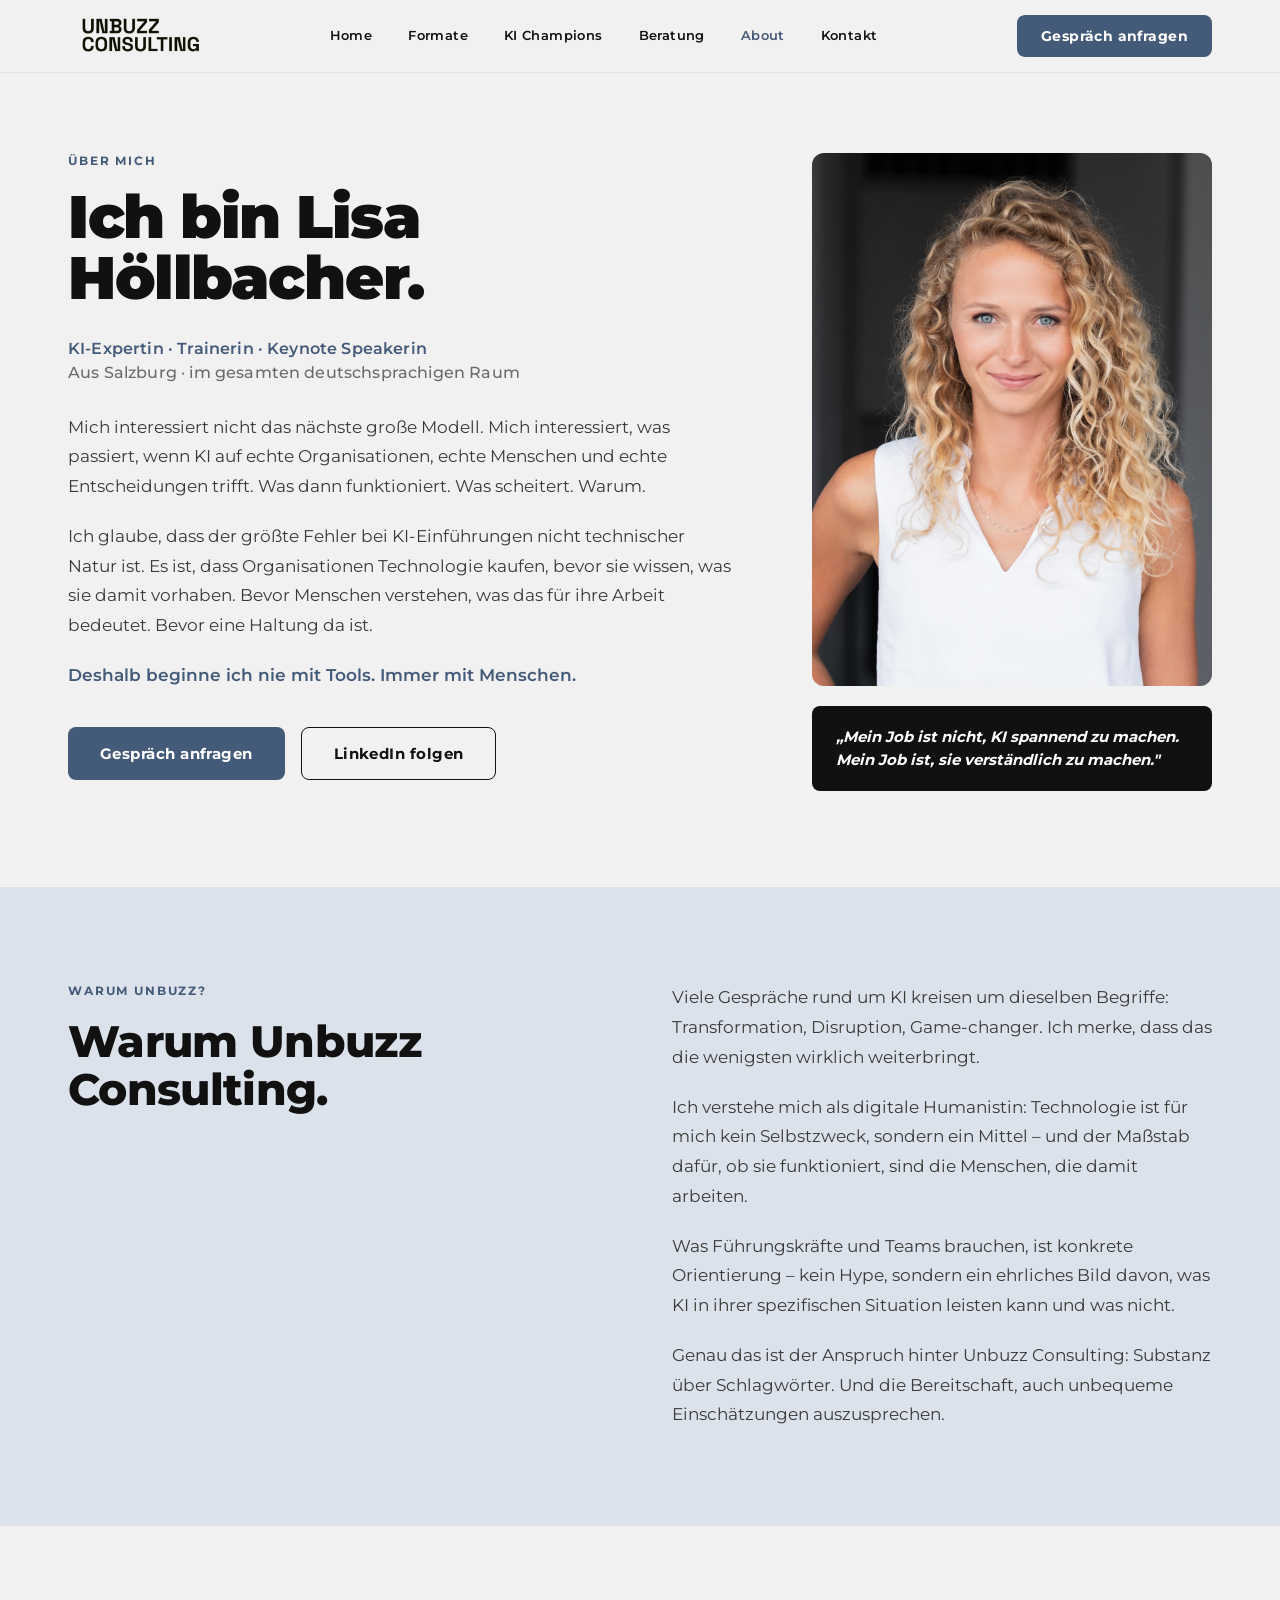
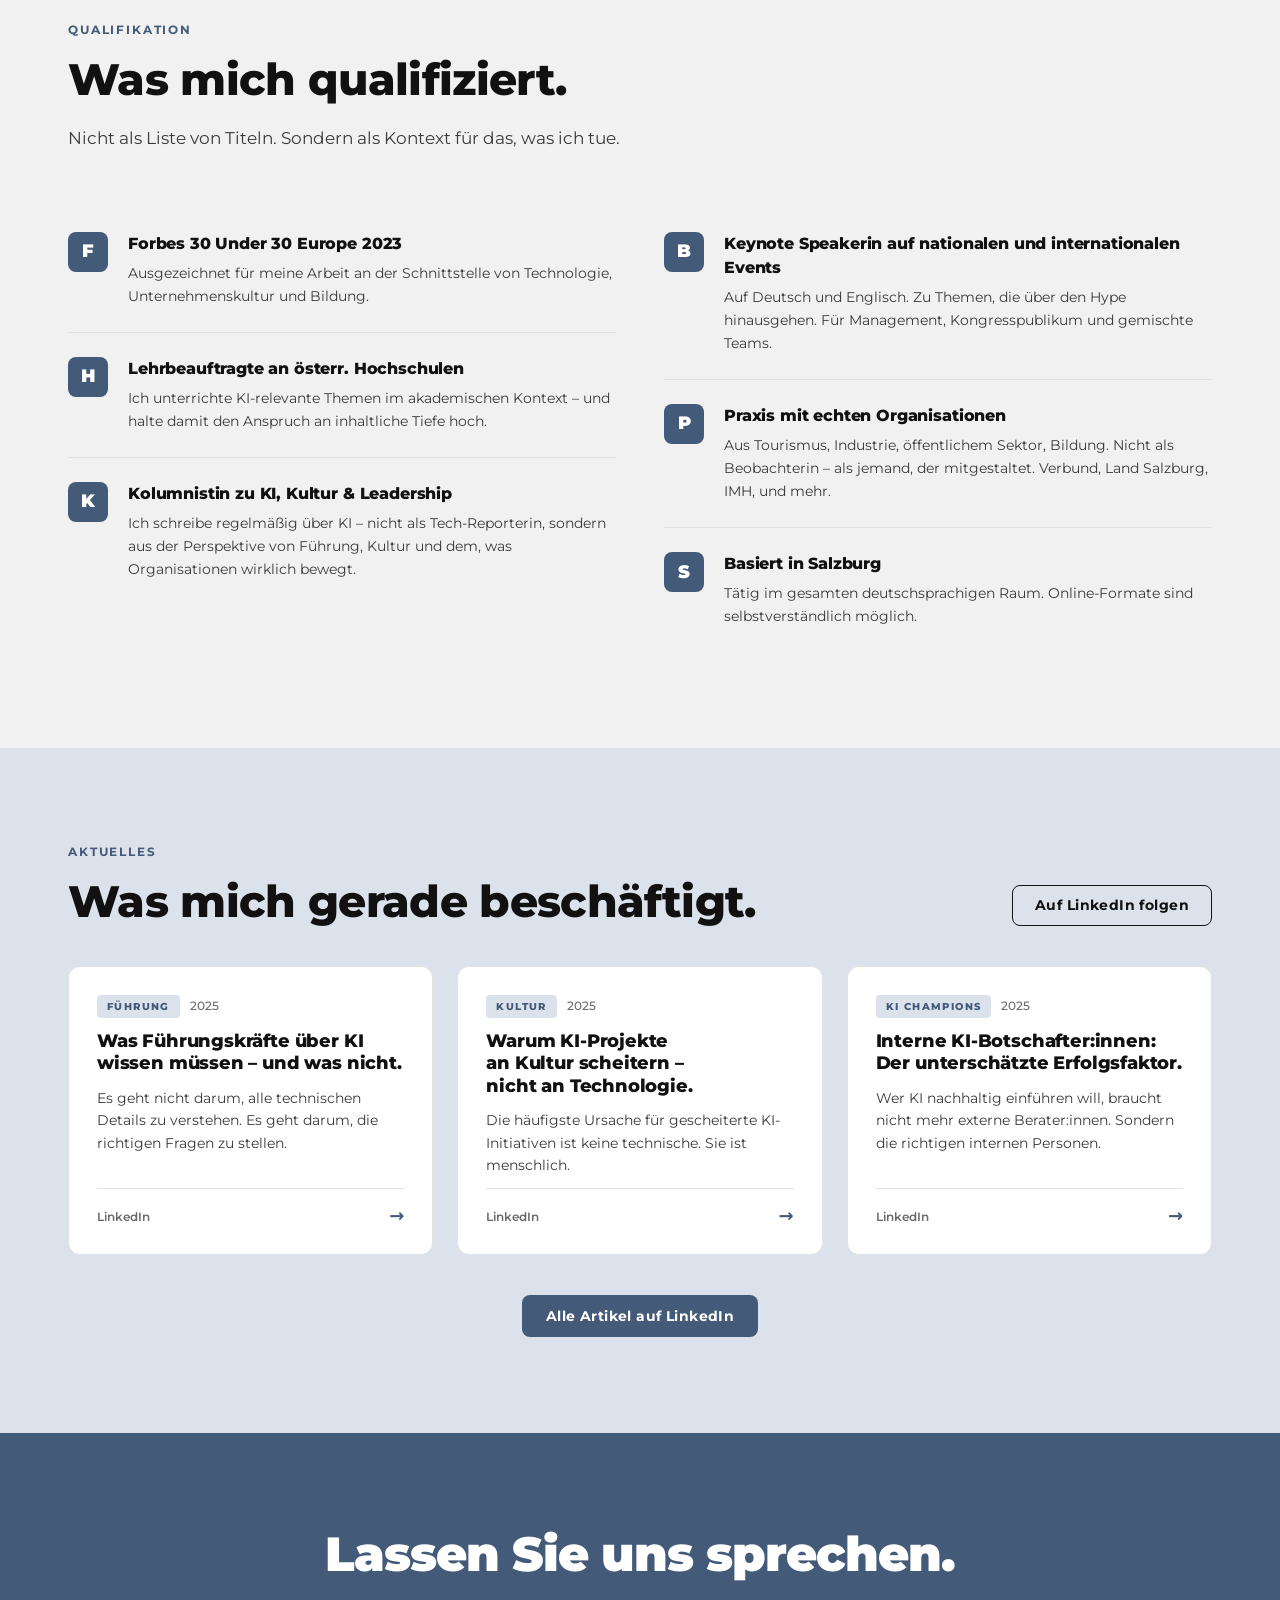
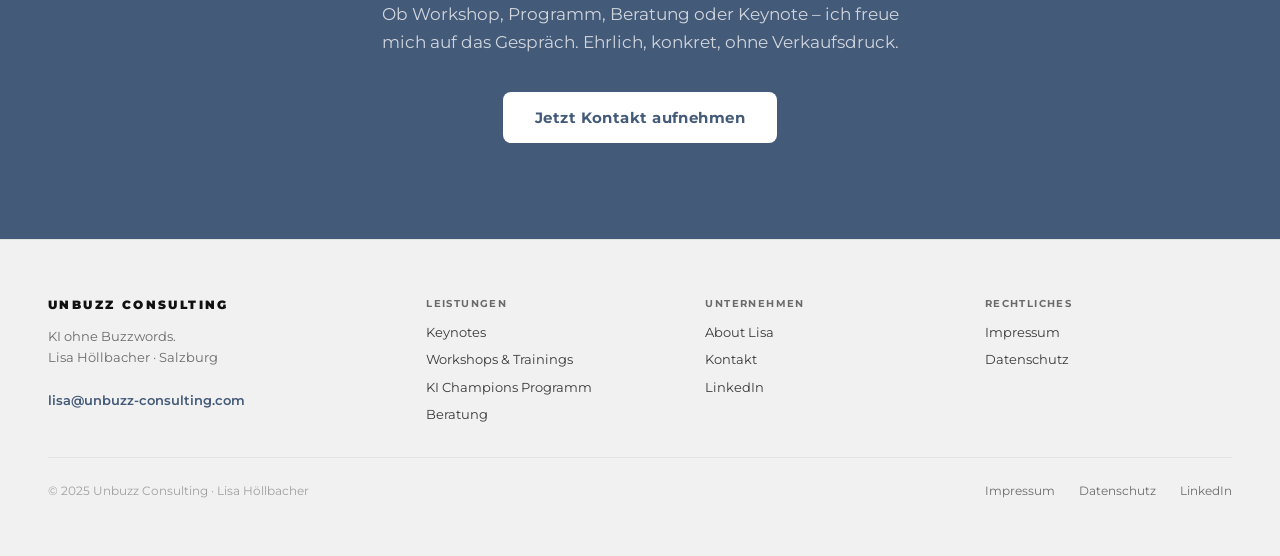
==== commit a6d6fa02: "Add digitale Humanistin paragraph to about Warum Unbuzz section" ====
--- a/about.html
+++ b/about.html
@@ -18,19 +18,56 @@
   {
     "@context": "https://schema.org",
     "@type": "Person",
+    "@id": "https://unbuzz-consulting.com/#lisa",
     "name": "Lisa Höllbacher",
+    "givenName": "Lisa",
+    "familyName": "Höllbacher",
     "jobTitle": "KI-Trainerin, Keynote Speakerin & Beraterin",
+    "description": "Lisa Höllbacher ist KI-Trainerin, Keynote Speakerin und Beraterin aus Salzburg, Österreich. Forbes 30 Under 30 Europe 2023. Sie begleitet Führungskräfte und Teams im deutschsprachigen Raum dabei, Künstliche Intelligenz menschenzentriert und nachhaltig einzuführen.",
     "url": "https://unbuzz-consulting.com/about.html",
     "image": "https://unbuzz-consulting.com/assets/img/lisa-portrait.jpg",
     "sameAs": [
       "https://www.linkedin.com/in/lisa-hoellbacher",
       "https://www.forbes.com/profile/lisa-hoellbacher"
     ],
+    "knowsAbout": [
+      "Künstliche Intelligenz",
+      "KI-Strategie",
+      "Change Management",
+      "Digitale Transformation",
+      "KI-Training & Weiterbildung",
+      "Prompt Engineering",
+      "KI-Governance",
+      "Organisationsentwicklung",
+      "Digitaler Humanismus"
+    ],
+    "award": "Forbes 30 Under 30 Europe 2023",
+    "homeLocation": {
+      "@type": "Place",
+      "name": "Salzburg, Österreich"
+    },
     "worksFor": {
       "@type": "Organization",
       "name": "Unbuzz Consulting",
       "url": "https://unbuzz-consulting.com"
-    }
+    },
+    "hasOccupation": [
+      {
+        "@type": "Occupation",
+        "name": "KI-Trainerin",
+        "description": "Konzeption und Durchführung von KI-Trainings, Workshops und Seminaren für Organisationen"
+      },
+      {
+        "@type": "Occupation",
+        "name": "Keynote Speakerin",
+        "description": "Keynotes zu KI, digitalem Humanismus und organisationalem Wandel"
+      },
+      {
+        "@type": "Occupation",
+        "name": "Unternehmensberaterin",
+        "description": "Strategische KI-Beratung für Unternehmen im deutschsprachigen Raum"
+      }
+    ]
   }
   </script>
 </head>
@@ -119,6 +156,9 @@
               Viele Gespräche rund um KI kreisen um dieselben Begriffe: Transformation, Disruption, Game-changer. Ich merke, dass das die wenigsten wirklich weiterbringt.
             </p>
             <p style="font-size:1.0625rem;color:var(--fg-2);line-height:1.75;margin-bottom:20px;">
+              Ich verstehe mich als digitale Humanistin: Technologie ist für mich kein Selbstzweck, sondern ein Mittel – und der Maßstab dafür, ob sie funktioniert, sind die Menschen, die damit arbeiten.
+            </p>
+            <p style="font-size:1.0625rem;color:var(--fg-2);line-height:1.75;margin-bottom:20px;">
               Was Führungskräfte und Teams brauchen, ist konkrete Orientierung – kein Hype, sondern ein ehrliches Bild davon, was KI in ihrer spezifischen Situation leisten kann und was nicht.
             </p>
             <p style="font-size:1.0625rem;color:var(--fg-2);line-height:1.75;">
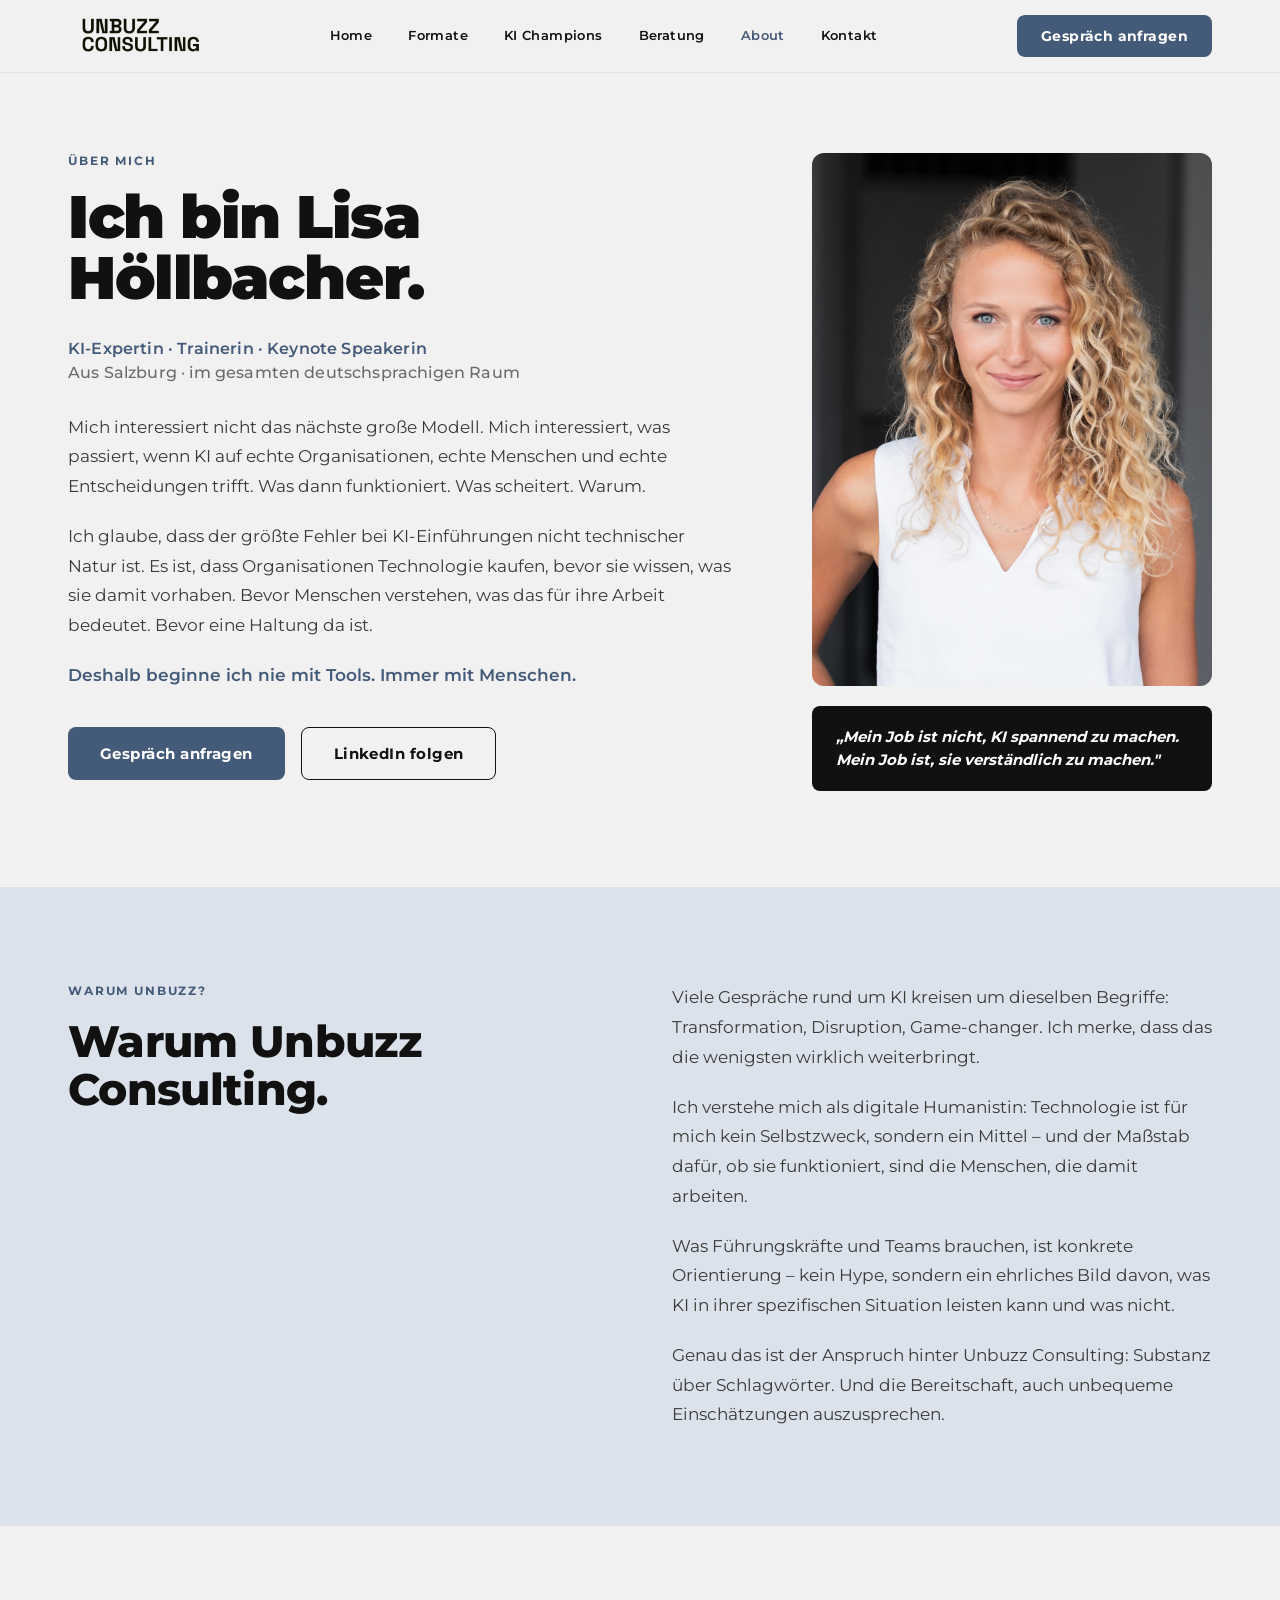
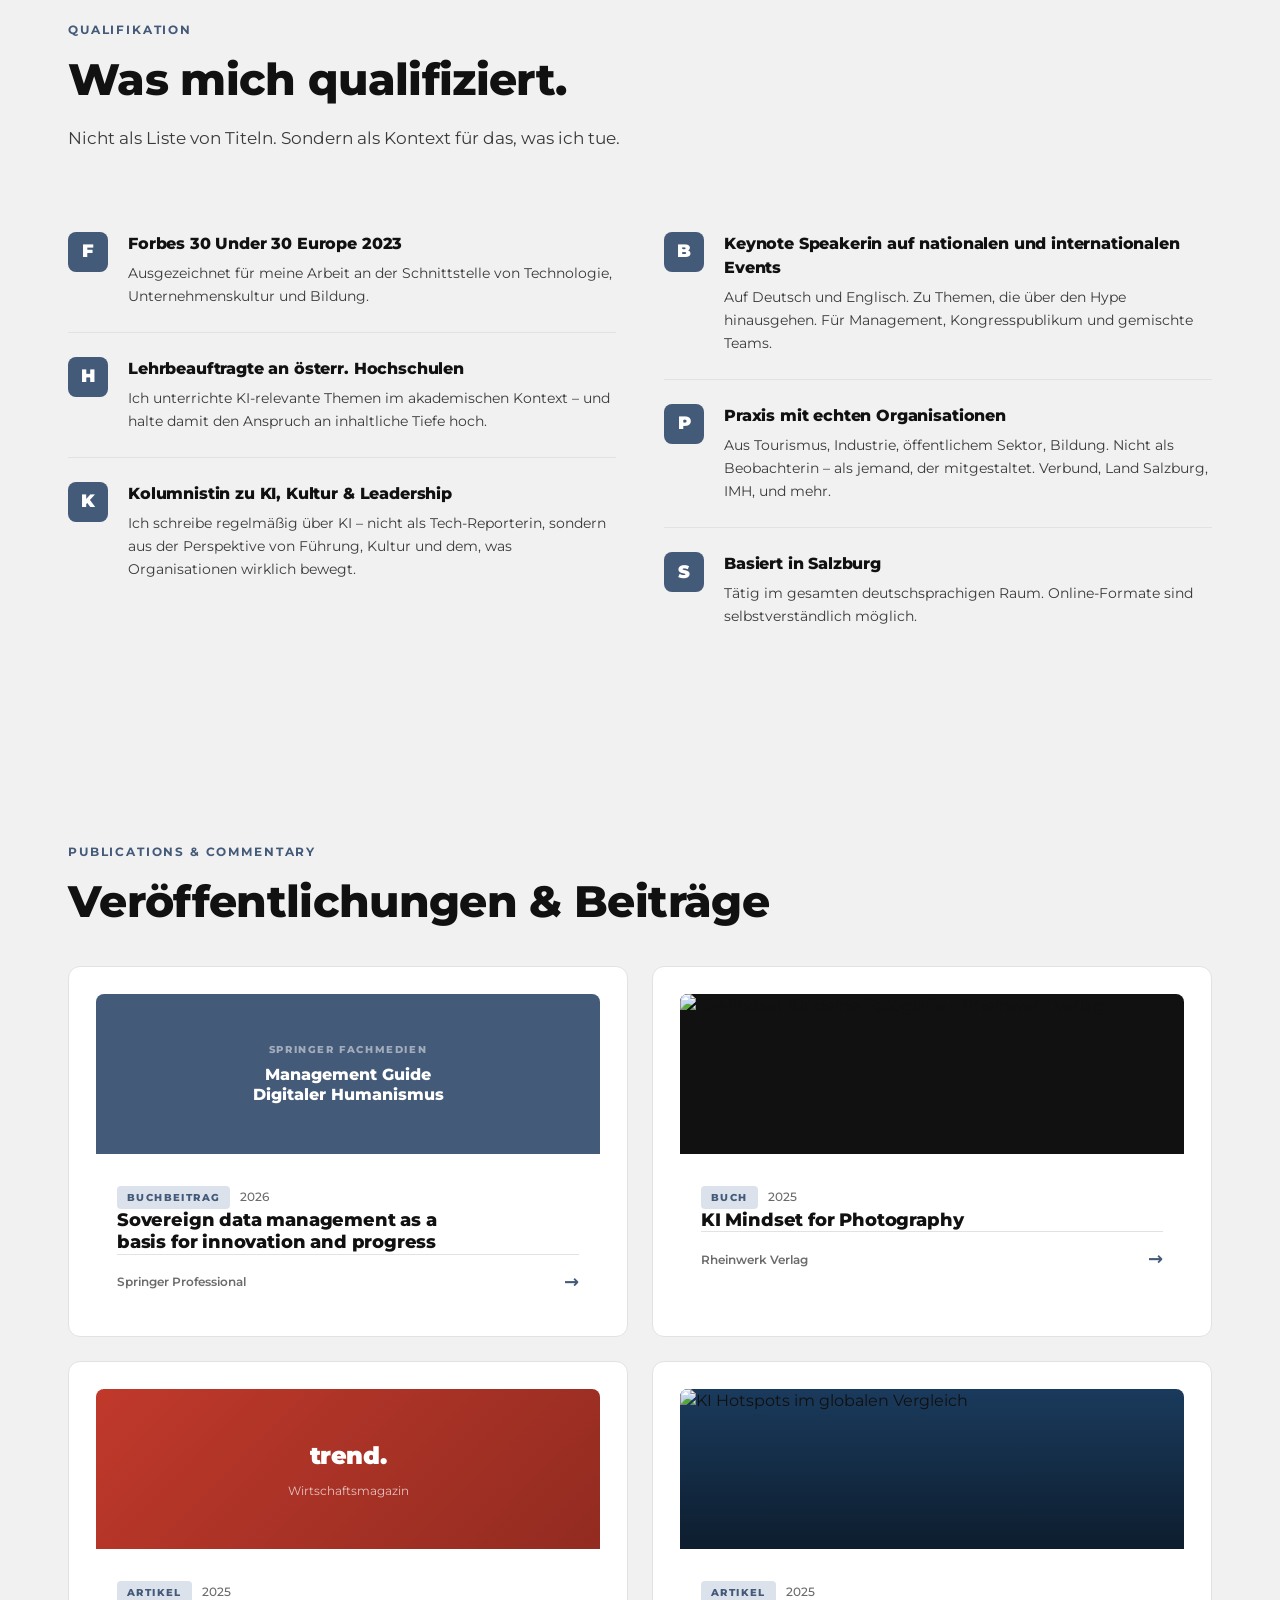
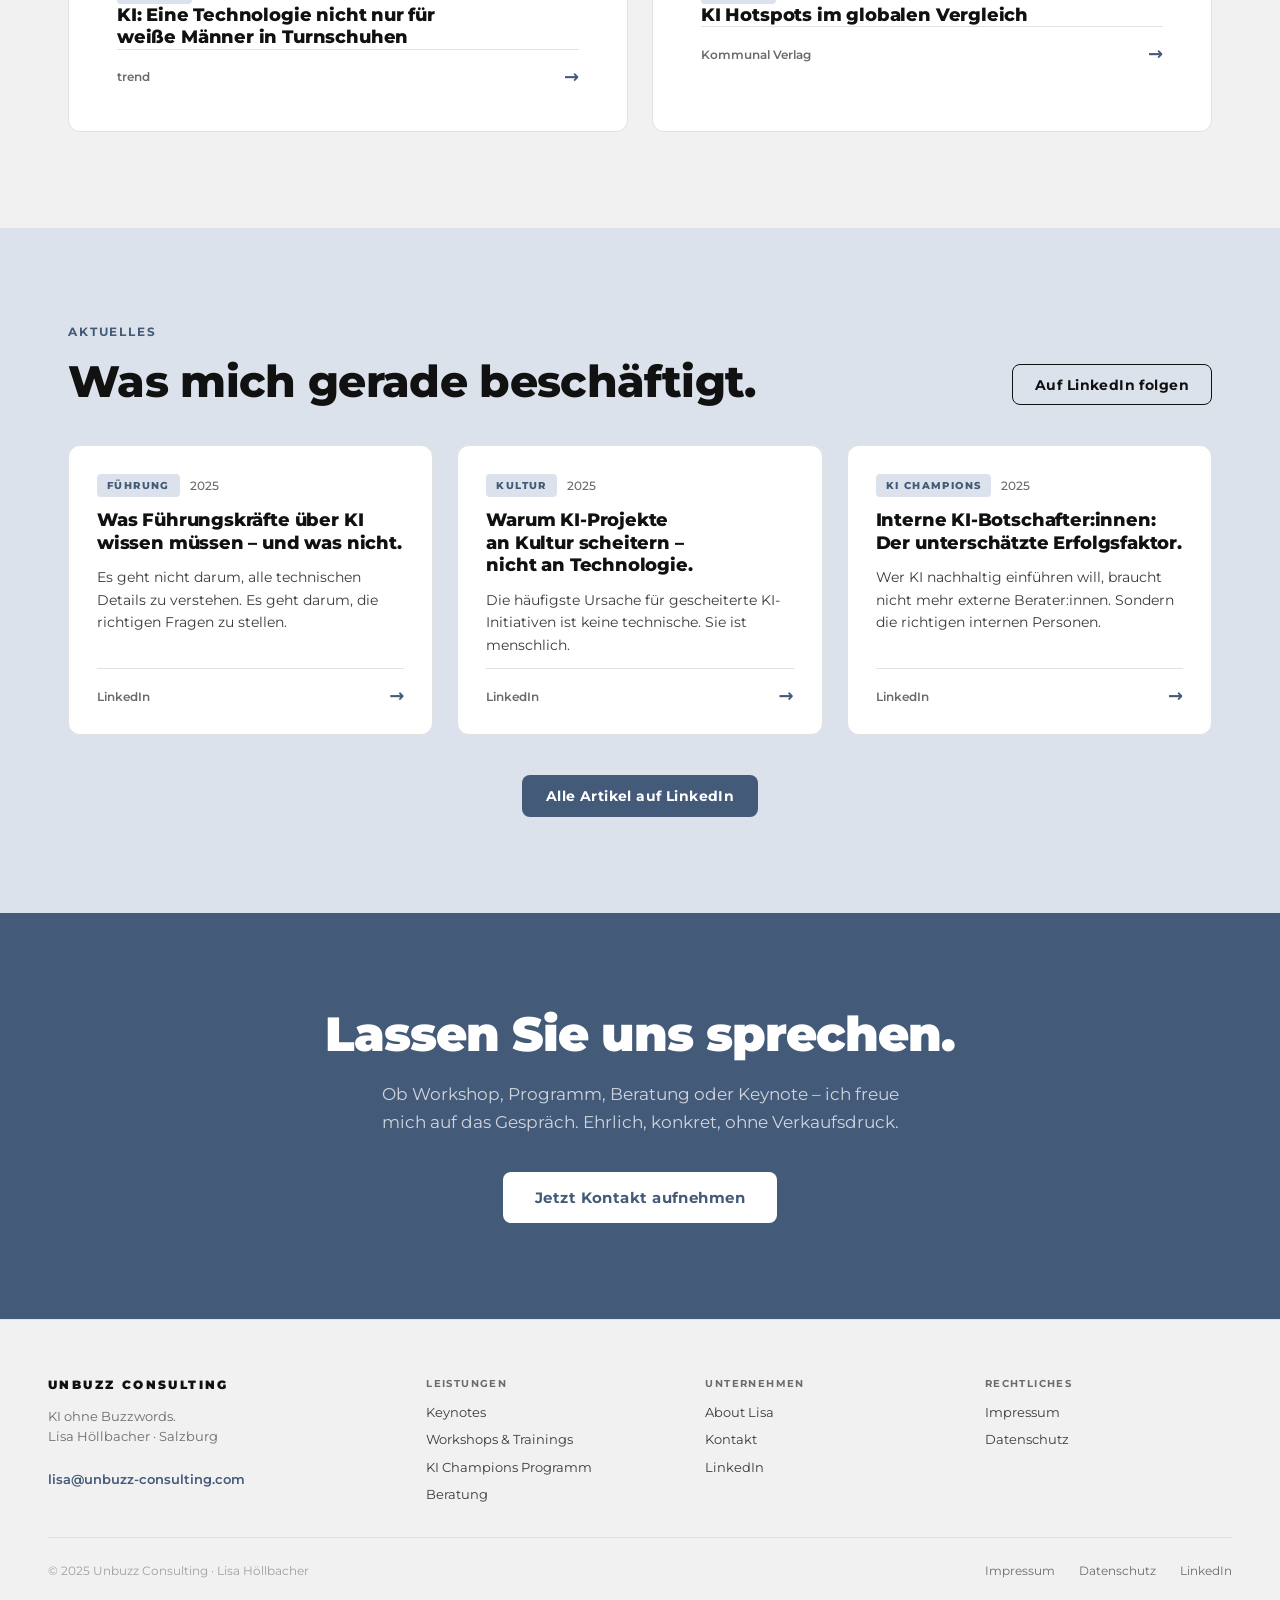
==== commit eabb324d: "Add publications section with 4 cards (Springer, Rheinwerk, trend, Kommunal)" ====
--- a/about.html
+++ b/about.html
@@ -230,6 +230,68 @@
       </div>
     </section>
 
+    <!-- BLOCK: PUBLIKATIONEN -->
+    <section class="section" aria-labelledby="pub-title">
+      <div class="section__inner">
+        <span class="eyebrow">Publications &amp; Commentary</span>
+        <h2 class="section__title" id="pub-title" style="margin-bottom:40px;">Veröffentlichungen &amp; Beiträge</h2>
+        <div style="display:grid;grid-template-columns:repeat(2,1fr);gap:24px;" class="responsive-2">
+
+          <!-- Springer -->
+          <a href="https://www.springerprofessional.de/management-guide-digitaler-humanismus/51980082" target="_blank" rel="noopener noreferrer" class="article-card fade-in" style="text-decoration:none;display:flex;flex-direction:column;">
+            <div style="background:var(--unb-navy);border-radius:8px 8px 0 0;height:160px;display:flex;flex-direction:column;align-items:center;justify-content:center;gap:8px;margin:-1px -1px 0;padding:24px;">
+              <span style="font-size:0.625rem;font-weight:800;letter-spacing:0.16em;text-transform:uppercase;color:rgba(255,255,255,0.5);">Springer Fachmedien</span>
+              <span style="font-size:1rem;font-weight:800;color:#fff;text-align:center;line-height:1.3;">Management Guide<br>Digitaler Humanismus</span>
+            </div>
+            <div style="padding:20px 20px 16px;">
+              <div class="article-card__meta"><span class="article-card__tag">Buchbeitrag</span><span class="article-card__date">2026</span></div>
+              <h3 class="article-card__title">Sovereign data management as a basis for innovation and progress</h3>
+              <div class="article-card__foot"><span>Springer Professional</span><span class="article-card__arr">→</span></div>
+            </div>
+          </a>
+
+          <!-- Rheinwerk -->
+          <a href="https://www.rheinwerk-verlag.de/ki-mindset-fuer-deine-fotografie/" target="_blank" rel="noopener noreferrer" class="article-card fade-in" style="text-decoration:none;display:flex;flex-direction:column;">
+            <div style="border-radius:8px 8px 0 0;height:160px;overflow:hidden;margin:-1px -1px 0;background:#111;">
+              <img src="https://s3-eu-west-1.amazonaws.com/cover2.galileo-press.de/print/9783367111046_267.png" alt="KI-Mindset für deine Fotografie – Rheinwerk Verlag" loading="lazy" style="width:100%;height:100%;object-fit:cover;object-position:center top;">
+            </div>
+            <div style="padding:20px 20px 16px;">
+              <div class="article-card__meta"><span class="article-card__tag">Buch</span><span class="article-card__date">2025</span></div>
+              <h3 class="article-card__title">KI Mindset for Photography</h3>
+              <div class="article-card__foot"><span>Rheinwerk Verlag</span><span class="article-card__arr">→</span></div>
+            </div>
+          </a>
+
+          <!-- trend -->
+          <a href="https://www.trend.at/autoren/lisa-hollbacher" target="_blank" rel="noopener noreferrer" class="article-card fade-in" style="text-decoration:none;display:flex;flex-direction:column;">
+            <div style="background:linear-gradient(135deg,#c0392b,#922b21);border-radius:8px 8px 0 0;height:160px;display:flex;flex-direction:column;align-items:center;justify-content:center;gap:8px;margin:-1px -1px 0;padding:24px;">
+              <span style="font-size:1.5rem;font-weight:900;color:#fff;letter-spacing:-0.02em;">trend.</span>
+              <span style="font-size:0.75rem;color:rgba(255,255,255,0.7);text-align:center;">Wirtschaftsmagazin</span>
+            </div>
+            <div style="padding:20px 20px 16px;">
+              <div class="article-card__meta"><span class="article-card__tag">Artikel</span><span class="article-card__date">2025</span></div>
+              <h3 class="article-card__title">KI: Eine Technologie nicht nur für weiße Männer in Turnschuhen</h3>
+              <div class="article-card__foot"><span>trend</span><span class="article-card__arr">→</span></div>
+            </div>
+          </a>
+
+          <!-- Kommunal -->
+          <a href="https://kommunal.at/ki-hotspots-im-globalen-vergleich" target="_blank" rel="noopener noreferrer" class="article-card fade-in" style="text-decoration:none;display:flex;flex-direction:column;">
+            <div style="border-radius:8px 8px 0 0;height:160px;overflow:hidden;margin:-1px -1px 0;background:#1a3a5c;position:relative;">
+              <img src="https://kommunal.at/sites/default/files/styles/header_10x4_900/public/2025-07/AdobeStock_1536964617.jpg.webp?itok=0SfmyIOK" alt="KI Hotspots im globalen Vergleich" loading="lazy" style="width:100%;height:100%;object-fit:cover;display:block;">
+              <div style="position:absolute;inset:0;background:linear-gradient(to top,rgba(0,0,0,0.5),transparent);"></div>
+            </div>
+            <div style="padding:20px 20px 16px;">
+              <div class="article-card__meta"><span class="article-card__tag">Artikel</span><span class="article-card__date">2025</span></div>
+              <h3 class="article-card__title">KI Hotspots im globalen Vergleich</h3>
+              <div class="article-card__foot"><span>Kommunal Verlag</span><span class="article-card__arr">→</span></div>
+            </div>
+          </a>
+
+        </div>
+      </div>
+    </section>
+
     <!-- BLOCK 4: NEWS / ARTIKEL -->
     <section class="section--soft" aria-labelledby="news-title">
       <div class="section__inner">
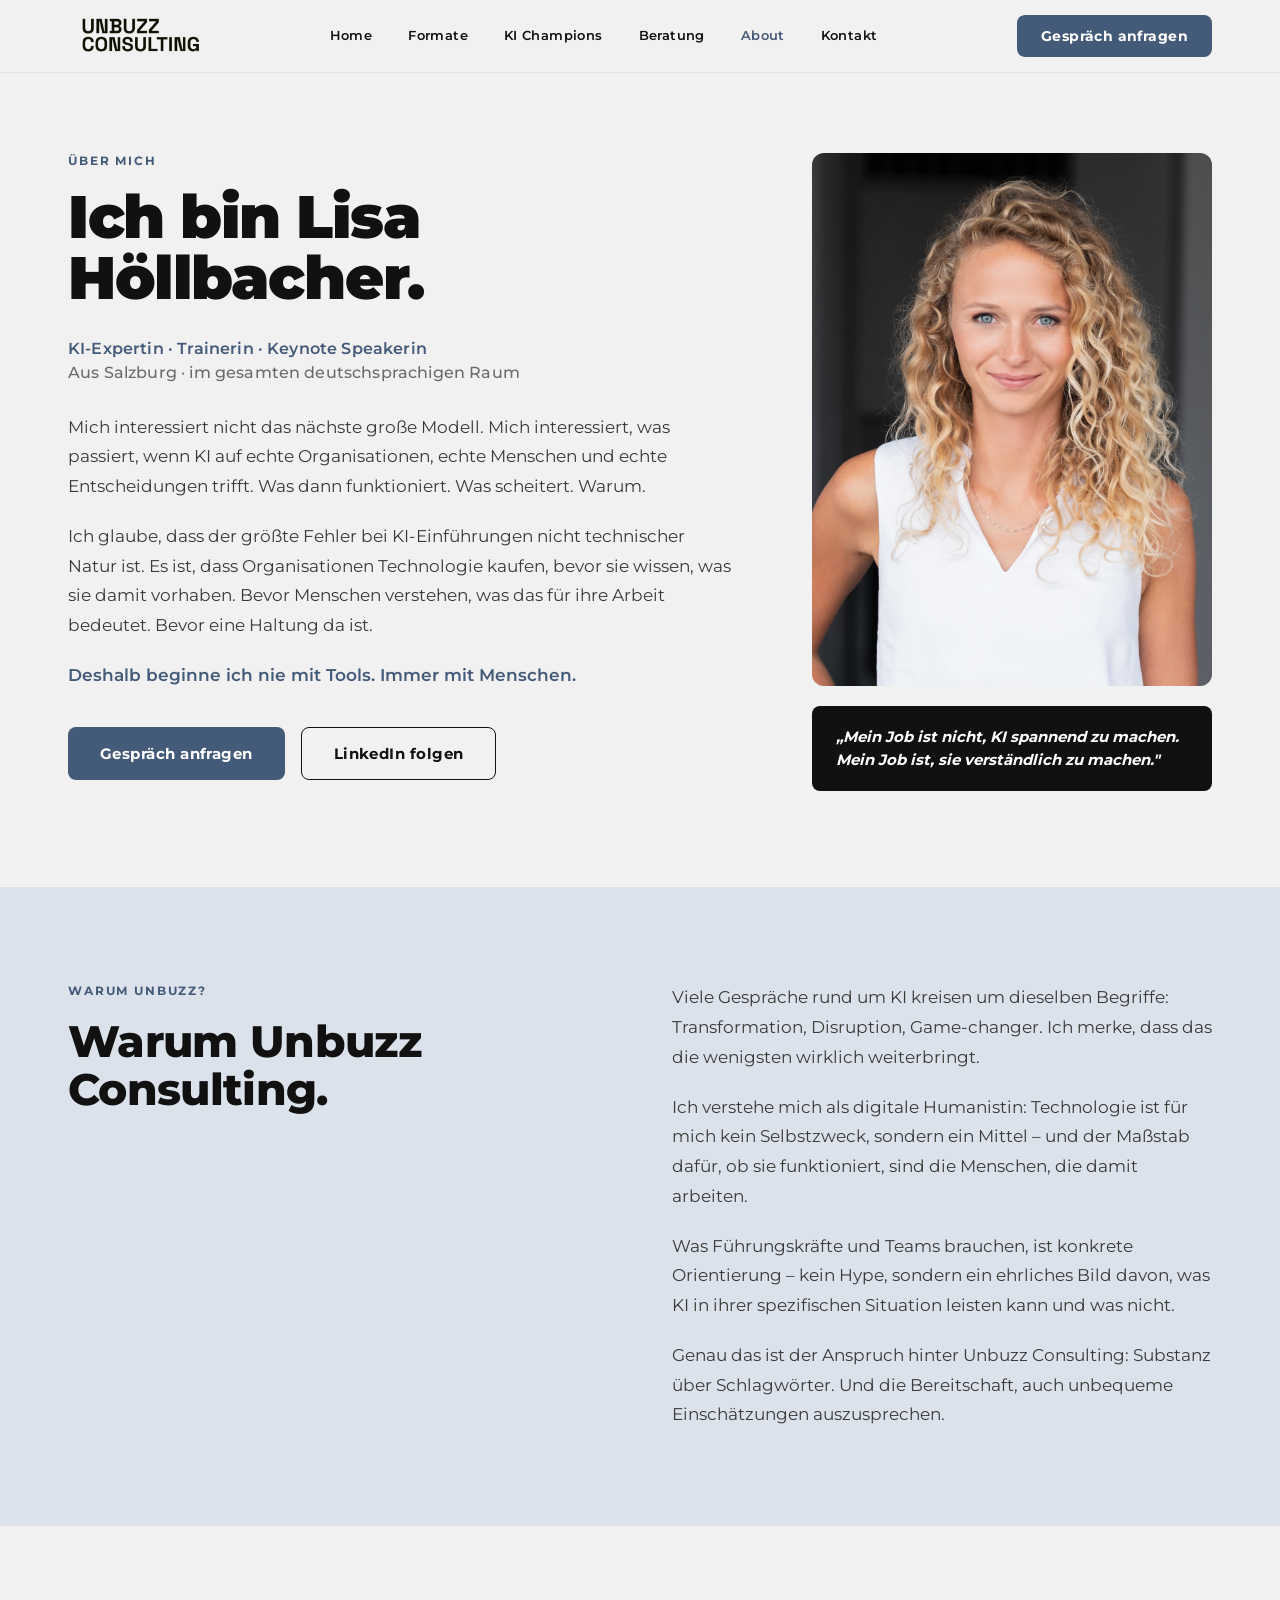
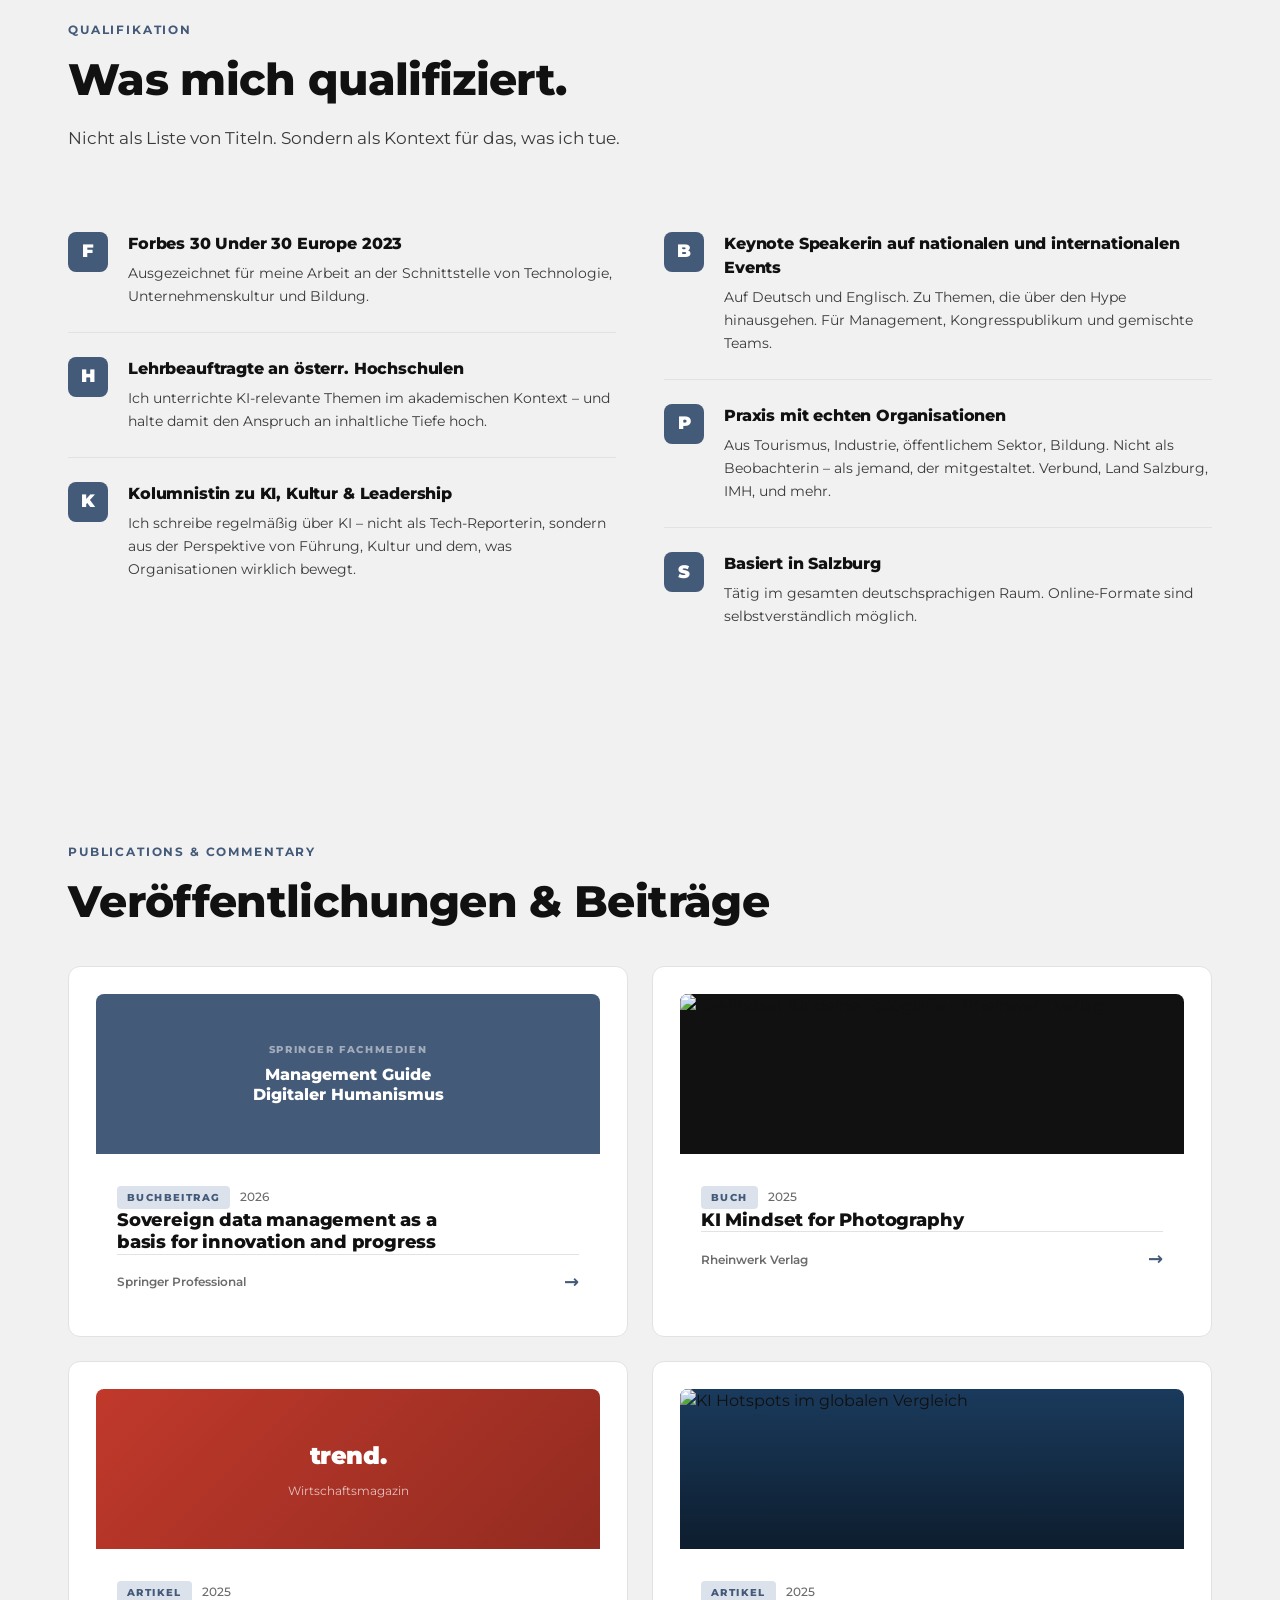
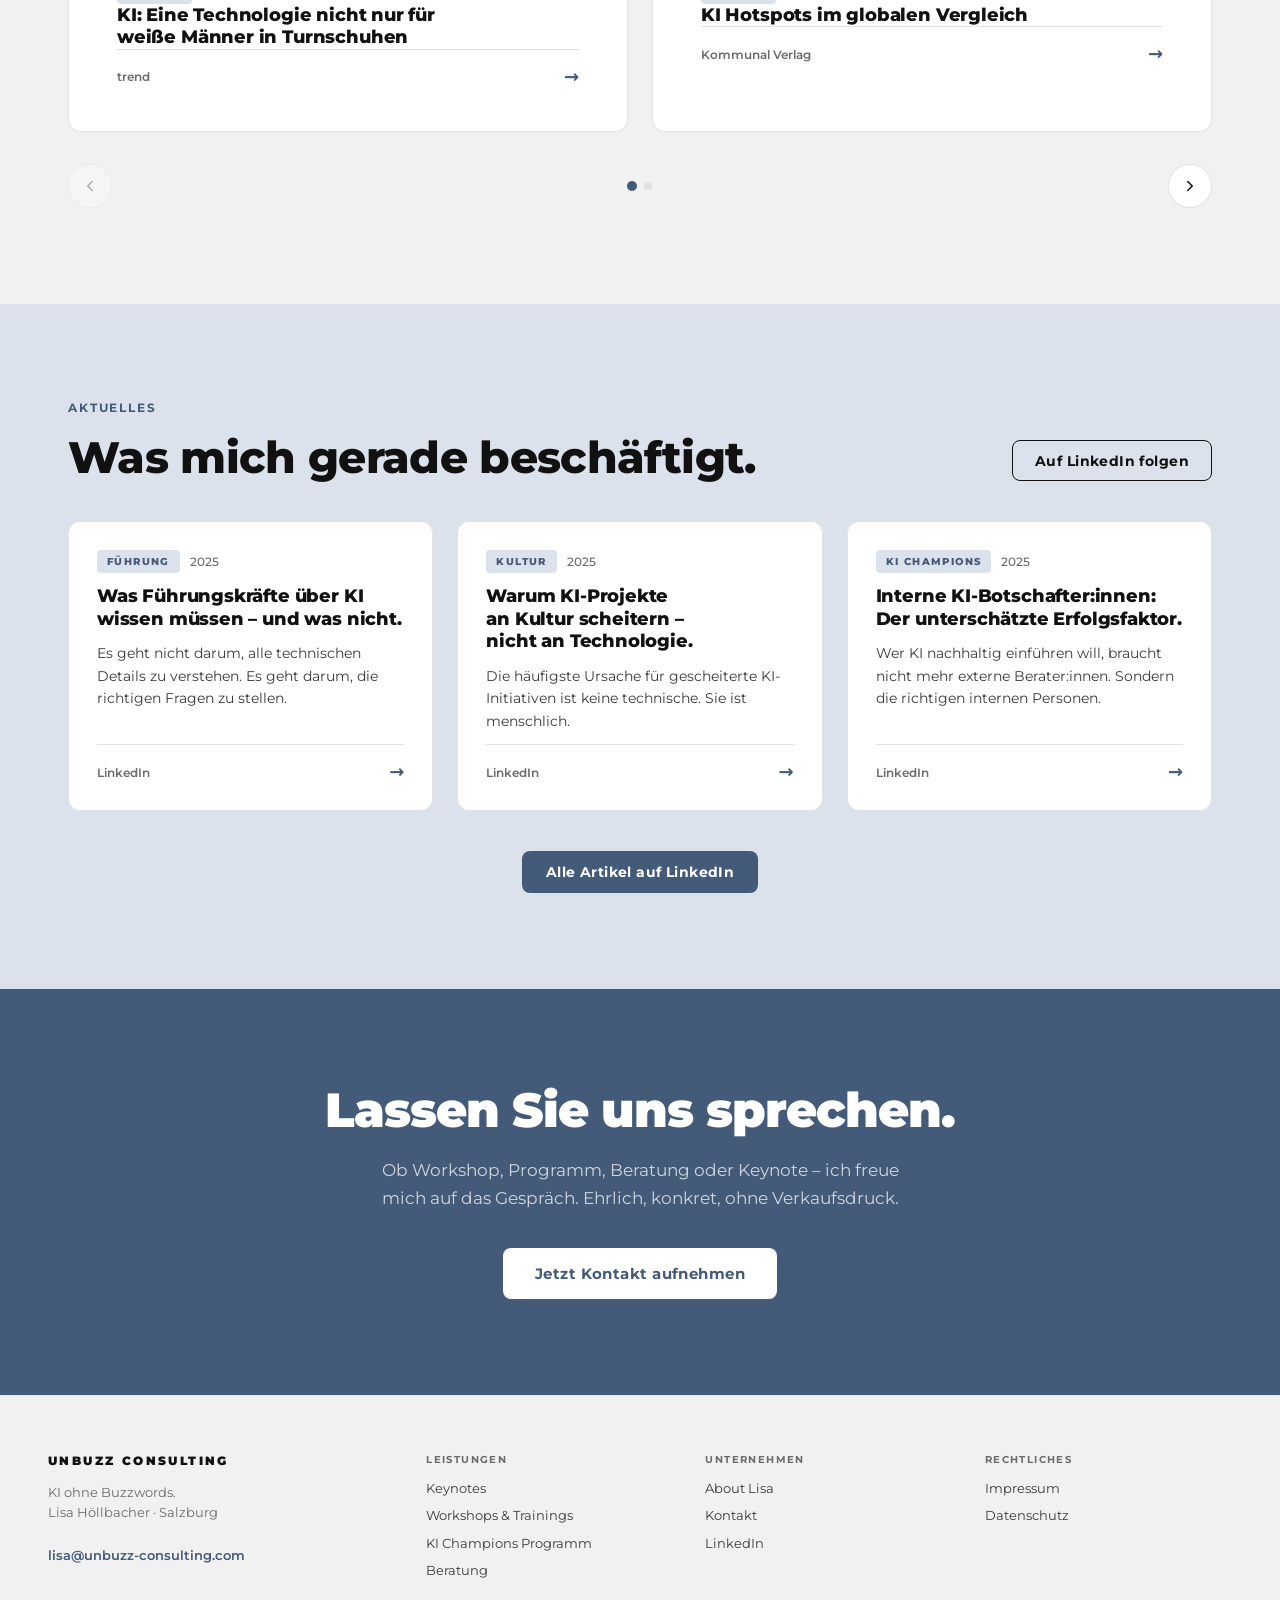
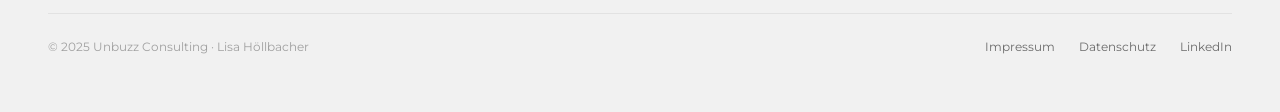
==== commit c45be617: "Add Forbes, YouTube & Kitzbühel cards to publications; add slider navigation - 7 publication cards t" ====
--- a/about.html
+++ b/about.html
@@ -13,6 +13,10 @@
   <meta property="og:site_name" content="Unbuzz Consulting">
   <meta name="robots" content="index, follow">
   <link rel="canonical" href="https://unbuzz-consulting.com/about.html">
+    <link rel="icon" href="./assets/img/favicon.svg" type="image/svg+xml">
+  <link rel="icon" href="./assets/img/favicon-32.png" sizes="32x32" type="image/png">
+  <link rel="icon" href="./assets/img/favicon-16.png" sizes="16x16" type="image/png">
+  <link rel="apple-touch-icon" href="./assets/img/apple-touch-icon.png">
   <link rel="stylesheet" href="./assets/css/style.css">
   <script type="application/ld+json">
   {
@@ -231,14 +235,25 @@
     </section>
 
     <!-- BLOCK: PUBLIKATIONEN -->
+    <style>
+      .pub-nav { display:flex; align-items:center; justify-content:space-between; margin-top:32px; gap:16px; }
+      .pub-nav__btn { width:44px; height:44px; border-radius:50%; border:1.5px solid var(--border-1); background:#fff; cursor:pointer; display:flex; align-items:center; justify-content:center; transition:background 160ms, border-color 160ms; flex-shrink:0; }
+      .pub-nav__btn:hover:not(:disabled) { background:var(--unb-navy); border-color:var(--unb-navy); }
+      .pub-nav__btn:hover:not(:disabled) svg { stroke:#fff; }
+      .pub-nav__btn:disabled { opacity:0.3; cursor:default; }
+      .pub-nav__btn svg { width:18px; height:18px; stroke:var(--fg-1); fill:none; stroke-width:2; stroke-linecap:round; stroke-linejoin:round; transition:stroke 160ms; }
+      .pub-dots { display:flex; gap:8px; align-items:center; }
+      .pub-dot { width:8px; height:8px; border-radius:50%; background:var(--border-1); border:none; cursor:pointer; padding:0; transition:background 200ms, transform 200ms; }
+      .pub-dot--active { background:var(--unb-navy); transform:scale(1.25); }
+    </style>
     <section class="section" aria-labelledby="pub-title">
       <div class="section__inner">
         <span class="eyebrow">Publications &amp; Commentary</span>
         <h2 class="section__title" id="pub-title" style="margin-bottom:40px;">Veröffentlichungen &amp; Beiträge</h2>
-        <div style="display:grid;grid-template-columns:repeat(2,1fr);gap:24px;" class="responsive-2">
+        <div id="pub-grid" style="display:grid;grid-template-columns:repeat(2,1fr);gap:24px;" class="responsive-2">
 
           <!-- Springer -->
-          <a href="https://www.springerprofessional.de/management-guide-digitaler-humanismus/51980082" target="_blank" rel="noopener noreferrer" class="article-card fade-in" style="text-decoration:none;display:flex;flex-direction:column;">
+          <a href="https://www.springerprofessional.de/management-guide-digitaler-humanismus/51980082" target="_blank" rel="noopener noreferrer" class="article-card pub-card fade-in" style="text-decoration:none;display:flex;flex-direction:column;">
             <div style="background:var(--unb-navy);border-radius:8px 8px 0 0;height:160px;display:flex;flex-direction:column;align-items:center;justify-content:center;gap:8px;margin:-1px -1px 0;padding:24px;">
               <span style="font-size:0.625rem;font-weight:800;letter-spacing:0.16em;text-transform:uppercase;color:rgba(255,255,255,0.5);">Springer Fachmedien</span>
               <span style="font-size:1rem;font-weight:800;color:#fff;text-align:center;line-height:1.3;">Management Guide<br>Digitaler Humanismus</span>
@@ -251,7 +266,7 @@
           </a>
 
           <!-- Rheinwerk -->
-          <a href="https://www.rheinwerk-verlag.de/ki-mindset-fuer-deine-fotografie/" target="_blank" rel="noopener noreferrer" class="article-card fade-in" style="text-decoration:none;display:flex;flex-direction:column;">
+          <a href="https://www.rheinwerk-verlag.de/ki-mindset-fuer-deine-fotografie/" target="_blank" rel="noopener noreferrer" class="article-card pub-card fade-in" style="text-decoration:none;display:flex;flex-direction:column;">
             <div style="border-radius:8px 8px 0 0;height:160px;overflow:hidden;margin:-1px -1px 0;background:#111;">
               <img src="https://s3-eu-west-1.amazonaws.com/cover2.galileo-press.de/print/9783367111046_267.png" alt="KI-Mindset für deine Fotografie – Rheinwerk Verlag" loading="lazy" style="width:100%;height:100%;object-fit:cover;object-position:center top;">
             </div>
@@ -263,7 +278,7 @@
           </a>
 
           <!-- trend -->
-          <a href="https://www.trend.at/autoren/lisa-hollbacher" target="_blank" rel="noopener noreferrer" class="article-card fade-in" style="text-decoration:none;display:flex;flex-direction:column;">
+          <a href="https://www.trend.at/autoren/lisa-hollbacher" target="_blank" rel="noopener noreferrer" class="article-card pub-card fade-in" style="text-decoration:none;display:flex;flex-direction:column;">
             <div style="background:linear-gradient(135deg,#c0392b,#922b21);border-radius:8px 8px 0 0;height:160px;display:flex;flex-direction:column;align-items:center;justify-content:center;gap:8px;margin:-1px -1px 0;padding:24px;">
               <span style="font-size:1.5rem;font-weight:900;color:#fff;letter-spacing:-0.02em;">trend.</span>
               <span style="font-size:0.75rem;color:rgba(255,255,255,0.7);text-align:center;">Wirtschaftsmagazin</span>
@@ -276,7 +291,7 @@
           </a>
 
           <!-- Kommunal -->
-          <a href="https://kommunal.at/ki-hotspots-im-globalen-vergleich" target="_blank" rel="noopener noreferrer" class="article-card fade-in" style="text-decoration:none;display:flex;flex-direction:column;">
+          <a href="https://kommunal.at/ki-hotspots-im-globalen-vergleich" target="_blank" rel="noopener noreferrer" class="article-card pub-card fade-in" style="text-decoration:none;display:flex;flex-direction:column;">
             <div style="border-radius:8px 8px 0 0;height:160px;overflow:hidden;margin:-1px -1px 0;background:#1a3a5c;position:relative;">
               <img src="https://kommunal.at/sites/default/files/styles/header_10x4_900/public/2025-07/AdobeStock_1536964617.jpg.webp?itok=0SfmyIOK" alt="KI Hotspots im globalen Vergleich" loading="lazy" style="width:100%;height:100%;object-fit:cover;display:block;">
               <div style="position:absolute;inset:0;background:linear-gradient(to top,rgba(0,0,0,0.5),transparent);"></div>
@@ -288,7 +303,61 @@
             </div>
           </a>
 
-        </div>
+          <!-- Forbes.at -->
+          <a href="https://www.forbes.at/artikel/lisa-hoellbacher" target="_blank" rel="noopener noreferrer" class="article-card pub-card fade-in" style="text-decoration:none;display:flex;flex-direction:column;">
+            <div style="background:linear-gradient(135deg,#1a1a1a,#2d2d2d);border-radius:8px 8px 0 0;height:160px;display:flex;flex-direction:column;align-items:center;justify-content:center;gap:10px;margin:-1px -1px 0;padding:24px;">
+              <span style="font-size:1.75rem;font-weight:900;color:#fff;letter-spacing:-0.02em;font-family:Georgia,serif;">Forbes</span>
+              <span style="font-size:0.6875rem;font-weight:700;letter-spacing:0.14em;text-transform:uppercase;color:rgba(255,255,255,0.5);">Österreich</span>
+            </div>
+            <div style="padding:20px 20px 16px;">
+              <div class="article-card__meta"><span class="article-card__tag">Porträt</span><span class="article-card__date">2023</span></div>
+              <h3 class="article-card__title">Forbes 30 Under 30 Europe – Lisa Höllbacher</h3>
+              <div class="article-card__foot"><span>Forbes Österreich</span><span class="article-card__arr">→</span></div>
+            </div>
+          </a>
+
+          <!-- YouTube – Next Generation Award Interview -->
+          <a href="https://www.youtube.com/watch?v=BzYY4bnK_qY" target="_blank" rel="noopener noreferrer" class="article-card pub-card fade-in" style="text-decoration:none;display:flex;flex-direction:column;">
+            <div style="background:linear-gradient(135deg,#1a1a1a,#111);border-radius:8px 8px 0 0;height:160px;display:flex;flex-direction:column;align-items:center;justify-content:center;gap:12px;margin:-1px -1px 0;padding:24px;position:relative;overflow:hidden;">
+              <div style="width:52px;height:52px;background:#ff0000;border-radius:12px;display:flex;align-items:center;justify-content:center;">
+                <svg width="22" height="22" viewBox="0 0 24 24" fill="white"><polygon points="5,3 19,12 5,21"/></svg>
+              </div>
+              <span style="font-size:0.75rem;font-weight:700;letter-spacing:0.1em;text-transform:uppercase;color:rgba(255,255,255,0.6);">YouTube Interview</span>
+            </div>
+            <div style="padding:20px 20px 16px;">
+              <div class="article-card__meta"><span class="article-card__tag">Video</span><span class="article-card__date">2024</span></div>
+              <h3 class="article-card__title">Next Generation Award: Lisa Höllbacher im Interview</h3>
+              <div class="article-card__foot"><span>YouTube</span><span class="article-card__arr">→</span></div>
+            </div>
+          </a>
+
+          <!-- Kitzbühel Digital – Speaking Event -->
+          <a href="https://www.kitzbuehel.digital/events/digitale-zukunft" target="_blank" rel="noopener noreferrer" class="article-card pub-card fade-in" style="text-decoration:none;display:flex;flex-direction:column;">
+            <div style="background:linear-gradient(135deg,#1c3d5a,#2a5a7a);border-radius:8px 8px 0 0;height:160px;display:flex;flex-direction:column;align-items:center;justify-content:center;gap:8px;margin:-1px -1px 0;padding:24px;">
+              <svg width="32" height="32" viewBox="0 0 24 24" fill="none" stroke="rgba(255,255,255,0.85)" stroke-width="1.5" stroke-linecap="round" stroke-linejoin="round"><circle cx="12" cy="10" r="3"/><path d="M12 2C8.13 2 5 5.13 5 9c0 5.25 7 13 7 13s7-7.75 7-13c0-3.87-3.13-7-7-7z"/></svg>
+              <span style="font-size:0.9375rem;font-weight:800;color:#fff;letter-spacing:-0.01em;">Kitzbühel Digital</span>
+              <span style="font-size:0.6875rem;font-weight:700;letter-spacing:0.12em;text-transform:uppercase;color:rgba(255,255,255,0.55);">Digitale Zukunft</span>
+            </div>
+            <div style="padding:20px 20px 16px;">
+              <div class="article-card__meta"><span class="article-card__tag">Vortrag</span><span class="article-card__date">2026</span></div>
+              <h3 class="article-card__title">KI, Gesellschaft & Wandel – Impulsvortrag & Podiumsdiskussion</h3>
+              <div class="article-card__foot"><span>Kitzbühel Digital</span><span class="article-card__arr">→</span></div>
+            </div>
+          </a>
+
+        </div>
+
+        <!-- Slider Navigation -->
+        <div class="pub-nav" role="navigation" aria-label="Publikationen blättern">
+          <button class="pub-nav__btn" id="pub-prev" aria-label="Zurück" disabled>
+            <svg viewBox="0 0 24 24"><polyline points="15 18 9 12 15 6"/></svg>
+          </button>
+          <div class="pub-dots" id="pub-dots"></div>
+          <button class="pub-nav__btn" id="pub-next" aria-label="Weiter">
+            <svg viewBox="0 0 24 24"><polyline points="9 18 15 12 9 6"/></svg>
+          </button>
+        </div>
+
       </div>
     </section>
 
@@ -421,6 +490,44 @@
       entries.forEach(e => { if (e.isIntersecting) { e.target.classList.add('visible'); observer.unobserve(e.target); } });
     }, { threshold: 0.08, rootMargin: '0px 0px -40px 0px' });
     document.querySelectorAll('.fade-in').forEach(el => observer.observe(el));
+
+    // Publications slider
+    (function() {
+      const PER_PAGE = 4;
+      const cards = Array.from(document.querySelectorAll('.pub-card'));
+      const dotsEl = document.getElementById('pub-dots');
+      const prevBtn = document.getElementById('pub-prev');
+      const nextBtn = document.getElementById('pub-next');
+      if (!cards.length || !dotsEl) return;
+
+      const pages = Math.ceil(cards.length / PER_PAGE);
+      let cur = 0;
+
+      // Build dots
+      for (let i = 0; i < pages; i++) {
+        const d = document.createElement('button');
+        d.className = 'pub-dot' + (i === 0 ? ' pub-dot--active' : '');
+        d.setAttribute('aria-label', 'Seite ' + (i + 1));
+        d.addEventListener('click', () => goTo(i));
+        dotsEl.appendChild(d);
+      }
+
+      function goTo(p) {
+        cur = Math.max(0, Math.min(p, pages - 1));
+        cards.forEach((c, i) => {
+          const show = i >= cur * PER_PAGE && i < (cur + 1) * PER_PAGE;
+          c.style.display = show ? 'flex' : 'none';
+          if (show) { c.classList.remove('visible'); requestAnimationFrame(() => { observer.observe(c); }); }
+        });
+        dotsEl.querySelectorAll('.pub-dot').forEach((d, i) => d.classList.toggle('pub-dot--active', i === cur));
+        prevBtn.disabled = cur === 0;
+        nextBtn.disabled = cur === pages - 1;
+      }
+
+      prevBtn.addEventListener('click', () => goTo(cur - 1));
+      nextBtn.addEventListener('click', () => goTo(cur + 1));
+      goTo(0);
+    })();
   </script>
 
 </body>
